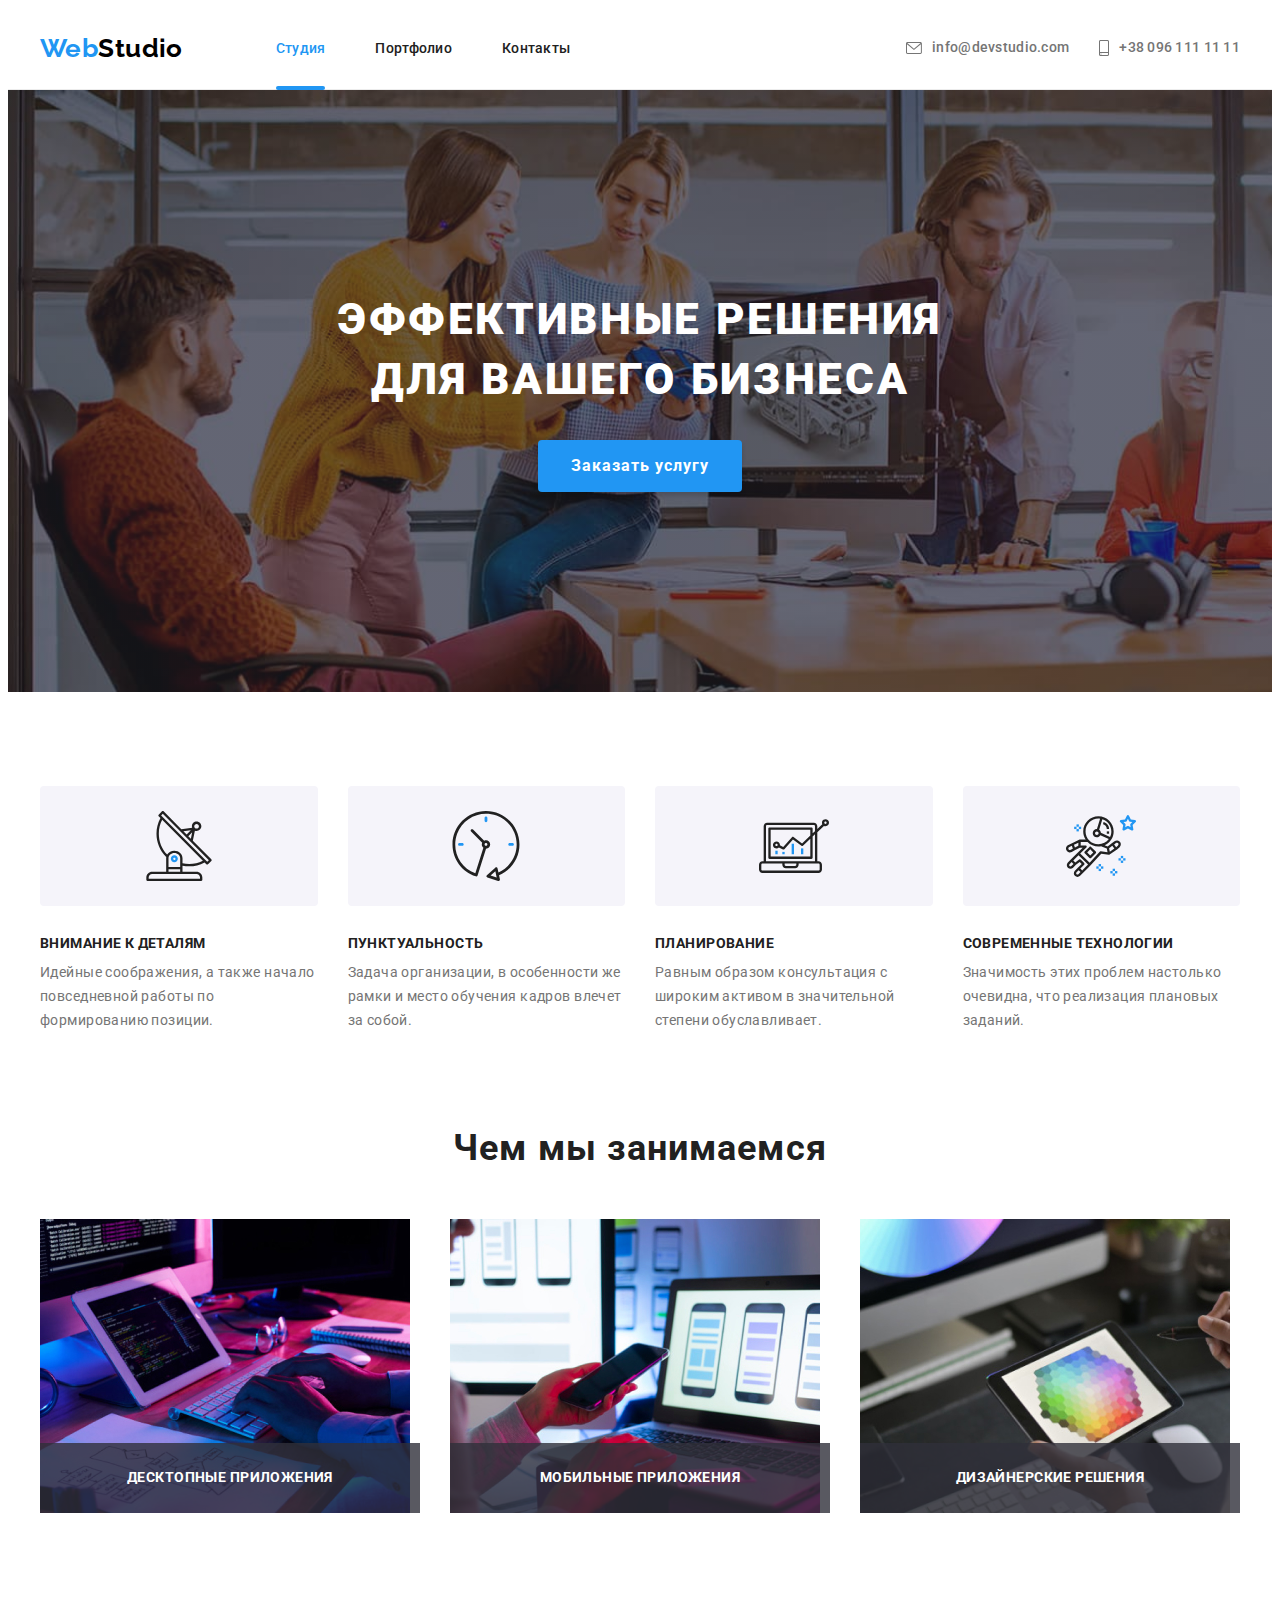
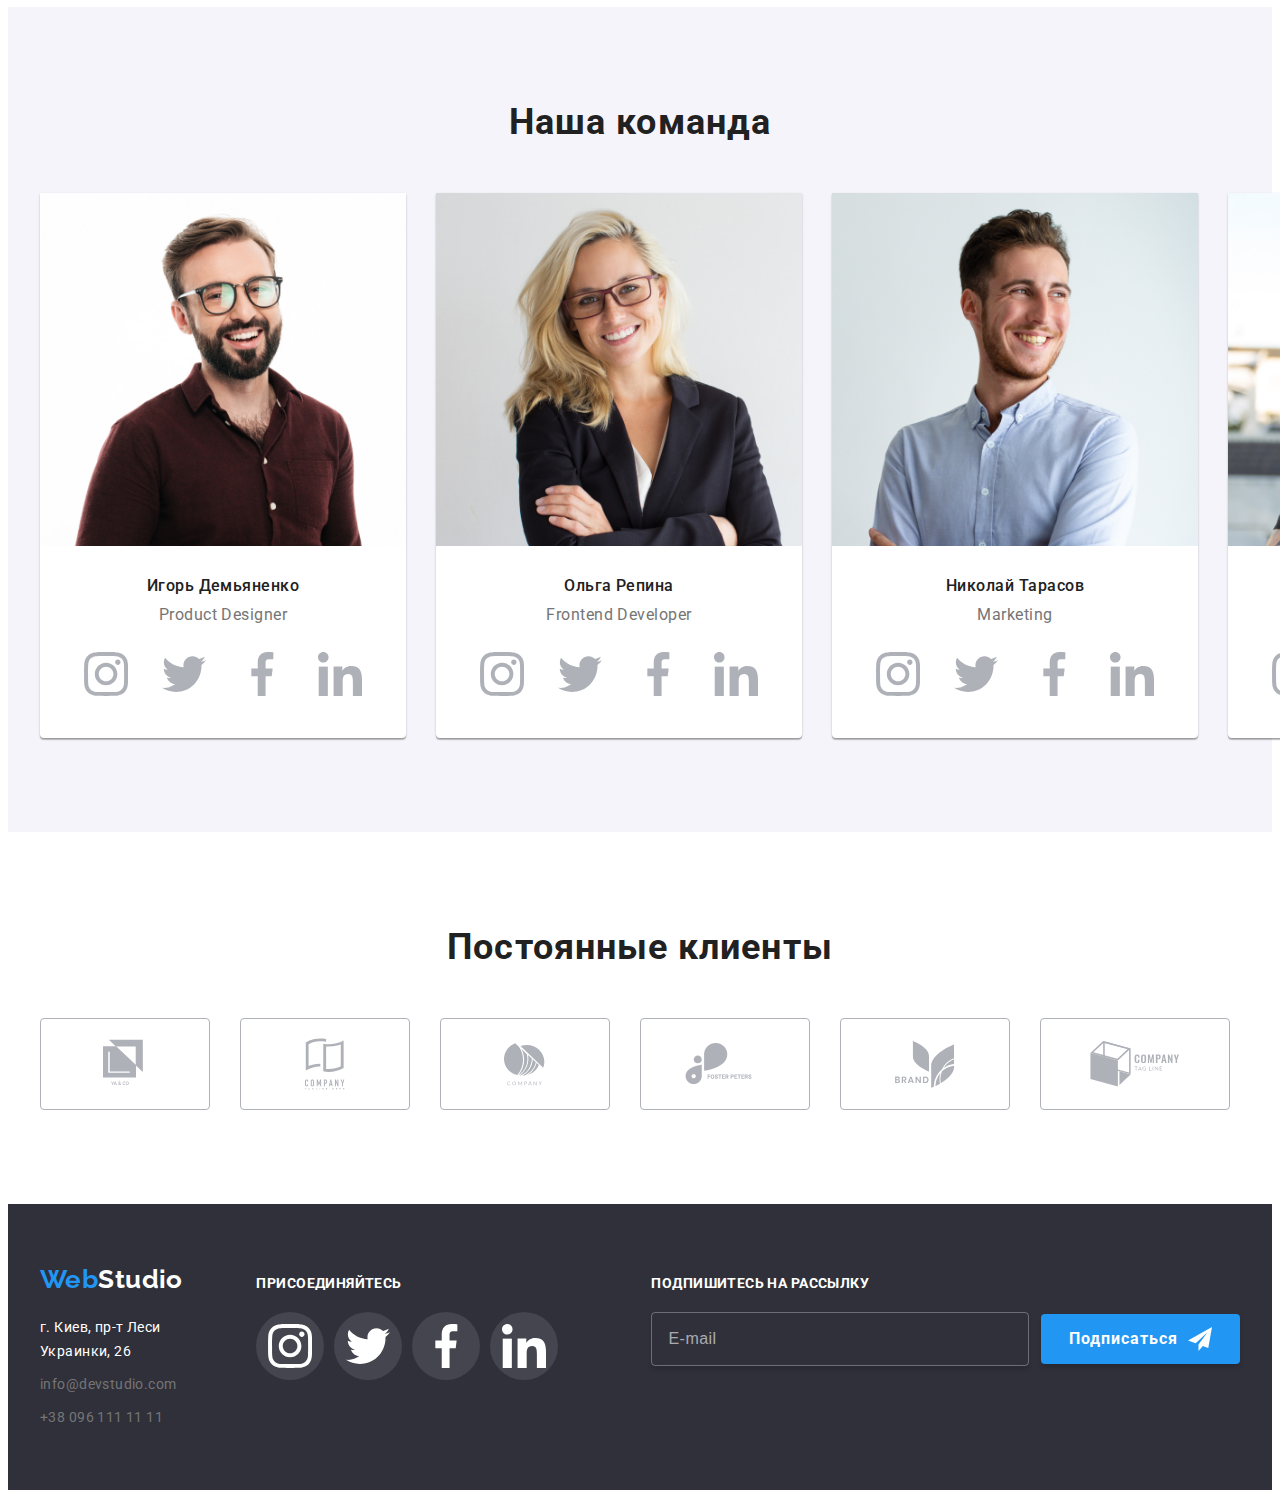
==== index.html @ abbc4984 "Добавляет исходные файлы" ====
<!DOCTYPE html>
<html lang="ru">
<head>
    <meta charset="UTF-8">
    <meta name="viewport" content="width=device-width, initial-scale=1.0">
    <title>Document</title>
    <link rel="preconnect" href="https://fonts.gstatic.com">
    <link href="https://fonts.googleapis.com/css2?family=Raleway:wght@700&family=Roboto:wght@400;500;700;900&display=swap"
        rel="stylesheet">
    <link rel="stylesheet" href="https://cdnjs.cloudflare.com/ajax/libs/modern-normalize/1.0.0/modern-normalize.min.css"
        integrity="sha512-ISS7cAi1PEhQ8jnbJpJZMd29NlhNj4AWYyLOSp2CE/CsHxTCu+r+t0D2yoJudVrd0/8fTVPUVDzY5Tvli75u/g=="
        crossorigin="anonymous" />
        <link rel="stylesheet" href="https://cdnjs.cloudflare.com/ajax/libs/animate.css/4.1.1/animate.min.css" />
    <link rel="stylesheet" href="./css/style.css">
</head>
<body>
    <!--Шапка сайта-->
    <header class="header">
        <div class="header-container container">
            <nav class="nav">
                <a class="logo-black link animate__fadeInDown" href="index.html"><span class="logo-web">Web</span>Studio</a>
                <ul class="nav-list list">
                    <li class="nav-list-item">
                        <a class="nav-list-link active link" href="index.html">Студия</a>
                    </li>
                    <li class="nav-list-item">
                        <a class="nav-list-link link" href="portfolio.html">Портфолио</a>
                    </li>
                    <li class="nav-list-item">
                        <a class="nav-list-link link" href="">Контакты</a>
                    </li>
                </ul>
            </nav>
            
            <ul class="our-contacts list">
                <li class="our-contacts-item">
                    <a class="contacts link" href="mailto:info@devstudio.com">
                        <svg class="our-contacts-icon envelope">
                            <use href="./img/main/sprite.svg#icon-envelope"></use>
                        </svg>
                        info@devstudio.com
                    </a>
                </li>
                <li class="our-contacts-item">
                    <a class="contacts link" href="tel:+380961111111">
                        <svg class="our-contacts-icon smartphone">
                            <use href="./img/main/sprite.svg#icon-smartphone"></use>
                        </svg>
                        +38 096 111 11 11
                    </a>
                </li>
            </ul>
        </div>
        
    </header>

    <!--Основной блок-->
    <main>
        <section class="hero-container">

            <div>
                <h1 class="hero-title">Эффективные решения для вашего бизнеса</h1>
                <button class="btn" data-modal-open>Заказать услугу</button>
            </div>
            
        </section>

        <section class="advantages container section">

            <h2 class="section-title visually-hidden">Наши преимущества</h2>
            <ul class="advantages-list list">
                <li class="advantages-item">
                    <div class="advantages-img">
                        <svg class="advantages-icon"
                            width="70"
                            height="70">
                            <use href="./img/main/sprite.svg#icon-antenna"></use>
                        </svg>
                    </div>
                    <h3 class="advantages-title">Внимание к деталям</h3>
                    <p class="advantages-descript">Идейные соображения, а также начало повседневной работы по формированию позиции.</p>
                </li>
                <li class="advantages-item">
                    <div class="advantages-img">
                        <svg class="advantages-icon"
                            width="70"
                            height="70">
                            <use href="./img/main/sprite.svg#icon-clock"></use>
                        </svg>
                    </div>
                    <h3 class="advantages-title">Пунктуальность</h3>
                    <p class="advantages-descript">Задача организации, в особенности же рамки и место обучения кадров влечет за собой.</p>
                </li>
                <li class="advantages-item">
                    <div class="advantages-img">
                        <svg class="advantages-icon"
                            width="70"
                            height="70">
                            <use href="./img/main/sprite.svg#icon-diagram"></use>
                        </svg>
                    </div>
                    <h3 class="advantages-title">Планирование</h3>
                    <p class="advantages-descript">Равным образом консультация с широким активом в значительной степени обуславливает.</p>
                </li>
                <li class="advantages-item">
                    <div class="advantages-img">
                        <svg class="advantages-icon"
                            width="70"
                            height="70">
                            <use href="./img/main/sprite.svg#icon-astronaut"></use>
                        </svg>
                    </div>
                    <h3 class="advantages-title">Современные технологии</h3>
                    <p class="advantages-descript">Значимость этих проблем настолько очевидна, что реализация плановых заданий.</p>
                </li>
            </ul>

        </section>

        <section class="activity container">
            <h2 class="section-title">Чем мы занимаемся</h2>
            <ul class="activity-list list">
                <li class="activity-item">
                    <a class="activity-link" href="">
                        <img class="activity-img" src="./img/main/box1.jpg" 
                        alt="Разработчик при написании кода">
                    </a>
                    <div class="activity-bacg">
                        <h3 class="activity-title">Десктопные приложения</h3>
                    </div>
                </li>
                <li class="activity-item">
                    <a class="activity-link" href="">
                        <img class="activity-img" src="./img/main/box2.jpg" 
                        alt="Девушка с телефоном">
                    </a>
                    <div class="activity-bacg">
                        <h3 class="activity-title">Мобильные приложения</h3>
                    </div>
                </li>
                <li class="activity-item">
                    <a class="activity-link" href="">
                        <img class="activity-img" src="./img/main/box3.jpg" 
                        alt="Цветовая диаграмма на планшете">
                    </a>
                    <div class="activity-bacg">
                        <h3 class="activity-title">Дизайнерские решения</h3>
                    </div>
                </li>
            </ul>
        </section>

        <section class="team">

            <div class="team-container container section">
                <h2 class="section-title">Наша команда</h2>
                <ul class="team-list list">
                    <li class="team-member">
                        <img class="team-member-img" src="./img/main/img1.jpg" 
                        alt="Парень в очках и бордовой рубашке">
                        <div class="team-member-container">
                            <h3 class="team-member-name">Игорь Демьяненко</h3>
                            <p class="team-member-post">Product Designer</p>
                            <ul class="team-social-list list">
                                <li class="team-social-item">
                                    <a class="team-social-link link" href="">
                                        <svg class="team-social-icon">
                                            <use href="./img/main/sprite.svg#icon-instagram"></use>
                                        </svg>
                                    </a>
                                </li>
                                <li class="team-social-item">
                                    <a class="team-social-link link" href="">
                                        <svg class="team-social-icon">
                                            <use href="./img/main/sprite.svg#icon-twitter"></use>
                                        </svg>
                                    </a>
                                </li>
                                <li class="team-social-item">
                                    <a class="team-social-link link" href="">
                                        <svg class="team-social-icon">
                                            <use href="./img/main/sprite.svg#icon-facebook"></use>
                                        </svg>
                                    </a>
                                </li>
                                <li class="team-social-item">
                                    <a class="team-social-link link" href="">
                                        <svg class="team-social-icon">
                                            <use href="./img/main/sprite.svg#icon-linkedin"></use>
                                        </svg>
                                    </a>
                                </li>
                            </ul>
                        </div>
                        
                    </li>
                    <li class="team-member">
                        <img class="team-member-img" src="./img/main/img2.jpg" 
                        alt="Девушка блондинка в черном жакете">
                        <div class="team-member-container">
                            <h3 class="team-member-name">Ольга Репина</h3>
                            <p class="team-member-post">Frontend Developer</p>
                            <ul class="team-social-list list">
                                <li class="team-social-item">
                                    <a class="team-social-link link" href="">
                                        <svg class="team-social-icon">
                                            <use href="./img/main/sprite.svg#icon-instagram"></use>
                                        </svg>
                                    </a>
                                </li>
                                <li class="team-social-item">
                                    <a class="team-social-link link" href="">
                                        <svg class="team-social-icon">
                                            <use href="./img/main/sprite.svg#icon-twitter"></use>
                                        </svg>
                                    </a>
                                </li>
                                <li class="team-social-item">
                                    <a class="team-social-link link" href="">
                                        <svg class="team-social-icon">
                                            <use href="./img/main/sprite.svg#icon-facebook"></use>
                                        </svg>
                                    </a>
                                </li>
                                <li class="team-social-item">
                                    <a class="team-social-link link" href="">
                                        <svg class="team-social-icon">
                                            <use href="./img/main/sprite.svg#icon-linkedin"></use>
                                        </svg>
                                    </a>
                                </li>
                            </ul>
                        </div>
                    </li>
                    <li class="team-member">
                        <img class="team-member-img" src="./img/main/img3.jpg" 
                        alt="Парень в голубой рубашке">
                        <div class="team-member-container">
                            <h3 class="team-member-name">Николай Тарасов</h3>
                            <p class="team-member-post">Marketing</p>
                            <ul class="team-social-list list">
                                <li class="team-social-item">
                                    <a class="team-social-link link" href="">
                                        <svg class="team-social-icon">
                                            <use href="./img/main/sprite.svg#icon-instagram"></use>
                                        </svg>
                                    </a>
                                </li>
                                <li class="team-social-item">
                                    <a class="team-social-link link" href="">
                                        <svg class="team-social-icon">
                                            <use href="./img/main/sprite.svg#icon-twitter"></use>
                                        </svg>
                                    </a>
                                </li>
                                <li class="team-social-item">
                                    <a class="team-social-link link" href="">
                                        <svg class="team-social-icon">
                                            <use href="./img/main/sprite.svg#icon-facebook"></use>
                                        </svg>
                                    </a>
                                </li>
                                <li class="team-social-item">
                                    <a class="team-social-link link" href="">
                                        <svg class="team-social-icon">
                                            <use href="./img/main/sprite.svg#icon-linkedin"></use>
                                        </svg>
                                    </a>
                                </li>
                            </ul>
                        </div>
                    </li>
                    <li class="team-member">
                        <img class="team-member-img" src="./img/main/img4.jpg" 
                        alt="Парень в очках и черной футболке">
                        <div class="team-member-container">
                            <h3 class="team-member-name">Михаил Ермаков</h3>
                            <p class="team-member-post">UI Designer</p>
                            <ul class="team-social-list list">
                                <li class="team-social-item">
                                    <a class="team-social-link link" href="">
                                        <svg class="team-social-icon">
                                            <use href="./img/main/sprite.svg#icon-instagram"></use>
                                        </svg>
                                    </a>
                                </li>
                                <li class="team-social-item">
                                    <a class="team-social-link link" href="">
                                        <svg class="team-social-icon">
                                            <use href="./img/main/sprite.svg#icon-twitter"></use>
                                        </svg>
                                    </a>
                                </li>
                                <li class="team-social-item">
                                    <a class="team-social-link link" href="">
                                        <svg class="team-social-icon">
                                            <use href="./img/main/sprite.svg#icon-facebook"></use>
                                        </svg>
                                    </a>
                                </li>
                                <li class="team-social-item">
                                    <a class="team-social-link link" href="">
                                        <svg class="team-social-icon">
                                            <use href="./img/main/sprite.svg#icon-linkedin"></use>
                                        </svg>
                                    </a>
                                </li>
                            </ul>
                        </div>
                    </li>
                </ul>
            </div>
           
        </section>

        <!-- Постоянные клиенты -->
        <section class="clients">
            <div class="clients-container container section">
                <h2 class="section-title">Постоянные клиенты</h2>
                <ul class="clients-list list">
                    <li class="clients-item">
                        <a class="clients-link link" href="">
                            <svg class="clients-icon logo1">
                                <use href="./img/main/sprite.svg#icon-logo1"></use>
                            </svg>
                        </a>
                    </li>
                    <li class="clients-item">
                        <a class="clients-link link" href="">
                            <svg class="clients-icon logo2">
                                <use href="./img/main/sprite.svg#icon-logo2"></use>
                            </svg>
                        </a>
                    </li>
                    <li class="clients-item">
                        <a class="clients-link link" href="">
                            <svg class="clients-icon logo3">
                                <use href="./img/main/sprite.svg#icon-logo3"></use>
                            </svg>
                        </a>
                    </li>
                    <li class="clients-item">
                        <a class="clients-link link" href="">
                            <svg class="clients-icon logo4">
                                <use href="./img/main/sprite.svg#icon-logo4"></use>
                            </svg>
                        </a>
                    </li>
                    <li class="clients-item">
                        <a class="clients-link link" href="">
                            <svg class="clients-icon logo5">
                                <use href="./img/main/sprite.svg#icon-logo5"></use>
                            </svg>
                        </a>
                    </li>
                    <li class="clients-item">
                        <a class="clients-link link" href="">
                            <svg class="clients-icon logo6">
                                <use href="./img/main/sprite.svg#icon-logo6"></use>
                            </svg>
                        </a>
                    </li>
                </ul>

            </div>
            
        </section>


    </main>

    <!--Подвал сайта-->
    <footer class="footer">

        <div class="footer-container container">

            <div class="footer-container-left">
                <a class="logo-white link" href="index.html"><span class="logo-web">Web</span>Studio</a>
                
                <address class="address">
                    <ul class="address-list list">
                        <li class="address-list-item">
                            <a class="address-street link" href="">г. Киев, пр-т Леси Украинки, 26</a>
                        </li>
                        <li class="address-list-item">
                            <a class="address-contacts link" href="mailto:info@devstudio.com">info@devstudio.com</a>
                        </li>
                        <li class="address-list-item">
                            <a class="address-contacts link" href="tel:+380961111111">+38 096 111 11 11</a>
                        </li>
                    </ul>
                </address>
            </div>

            <div class="footer-container-right">
                <p class="join">Присоединяйтесь</p>
                <ul class="social-list list">
                    <li class="social-item">
                        <a class="social-link link" href="">
                            <svg class="social-icon">
                                <use href="./img/main/sprite.svg#icon-instagram"></use>
                            </svg>
                        </a>
                    </li>
                    <li class="social-item">
                        <a class="social-link link" href="">
                            <svg class="social-icon">
                                <use href="./img/main/sprite.svg#icon-twitter"></use>
                            </svg>
                        </a>
                    </li>
                    <li class="social-item">
                        <a class="social-link link" href="">
                            <svg class="social-icon">
                                <use href="./img/main/sprite.svg#icon-facebook"></use>
                            </svg>
                        </a>
                    </li>
                    <li class="social-item">
                        <a class="social-link link" href="">
                            <svg class="social-icon">
                                <use href="./img/main/sprite.svg#icon-linkedin"></use>
                            </svg>
                        </a>
                    </li>
                </ul>

            </div>

            
            <div class="form-join">
                <form>
                    <p class="join">Подпишитесь на рассылку</p>
                    <div class="form-email">
                        <label>
                            <input type="email" name="email" placeholder="E-mail">
                        </label>
                        <button class="join-button" type="submit">Подписаться
                            <svg class="join-icon">
                                <use href="./img/main/sprite.svg#icon-send"></use>
                            </svg>
                        </button>
                    </div>
                    
                </form>
            </div>
            
        </div>
       
    </footer>

    <div class="backdrop is-hidden" data-modal>
        <div class="modal">
            <button class="modal-close-btn" data-modal-close>
                <svg class="modal-close-icon">
                    <use href="./img/main/sprite.svg#icon-close"></use>
                </svg>
            </button>
            <p class="modal-title">Оставьте свои данные, мы вам перезвоним</p>
            <form>
                <div class="modal-form">
                    
                    <div class="modal-form-element">
                        <label for="name">Имя</label>
                        <input class="modal-form-input" type="text" name="name" id="name">
                        <svg class="modal-form-icon">
                            <use href="./img/main/sprite.svg#icon-person"></use>
                        </svg>
                    </div>
                    
                    <div class="modal-form-element">
                        <label for="tel">Телефон</label>
                        <input class="modal-form-input" type="tel" name="tel" id="tel" required>
                        <svg class="modal-form-icon tel">
                            <use href="./img/main/sprite.svg#icon-phone"></use>
                        </svg>
                    </div>
                   
                    <div class="modal-form-element">
                        <label for="email">Почта</label>
                        <input class="modal-form-input" type="email" name="email" id="email" required>
                        <svg class="modal-form-icon">
                            <use href="./img/main/sprite.svg#icon-email"></use>
                        </svg>
                    </div>

                    <div class="modal-form-comment">
                        <label for="comment">Комментарий</label>
                        <textarea name="comment" placeholder="Введите текст" id="comment"></textarea>
                    </div>
                    
                    <div class="modal-form-policy">
                        <input class="modal-policy-cell visually-hidden" type="checkbox" name="agree" id="agree">
                        <label class="modal-policy-label" for="agree">Соглашаюсь с рассылкой и принимаю&nbsp;<a href="">Условия договора</a></label>
                        
                    </div>
                    
                    <button class="modal-form-submit" type="submit">Отправить</button>
                </div>
                
            </form>
        </div>
    </div>

    <script src="./js/modal.js"></script>
</body>
</html>
---- css/style.css ----
/* цвет основного текста #757575
/* вторичный цвет текста #212121
/* белый #FFFFFF
/* черный #000000
/* акцент #2196F3
/* цвет фона секции наша команда #F5F4FA
/* цвет текста адресса футера rgba(f, f, f, 0.6)*/

:root {
  --main-font: 'Roboto', sans-serif;
  --secondary-font: 'Raleway', sans-serif;
  --primary-text-color: #757575;
  --title-text-color: #212121;
  --accent-color: #2196f3;
  --primary-white-color: #ffffff;
  --logo-black-color: #000000;
  --adress-white-color: rgba(f, f, f, 0.6);
  --background-gray-color: #f5f4fa;
  --background-dark-color: #2f303a;
  --icon-color: #afb1b8;
  --elements-gap: 30px;
}

body {
  background-color: var(--primary-white-color);
  color: var(--primary-text-color);

  font-family: var(--main-font);
  font-weight: 400;
  letter-spacing: 0.03em;
  font-size: 14px;
  line-height: 1.71;
}

/*=========================== УТИЛИТЫ ==============================*/
.link {
  text-decoration: none;
}
.list {
  list-style: none;
  margin: 0;
  padding: 0;
}
.address {
  font-style: normal;
}

h1,
h2,
h3,
h4,
h5,
h6,
p {
  margin: 0;
}
img {
  display: block;
  max-width: 100%;
  height: auto;
}

.container {
  margin-left: auto;
  margin-right: auto;
  padding: 0 15px;
  width: 1200px;
  /*outline: 2px solid tomato;*/
}

.section {
  padding-top: 94px;
  padding-bottom: 94px;
}

/*=========================== ШАПКА ==============================*/
/* Logo */
.logo-black,
.logo-white,
.logo-web {
  font-family: var(--secondary-font);
  font-weight: 700;
  font-size: 26px;
  line-height: 1.19;
}

.logo-black {
  color: var(--logo-black-color);
  animation-duration: 2000ms;

  /*outline: 2px solid rgb(4, 83, 107);*/
}

.logo-white {
  color: var(--primary-white-color);
}
.logo-web {
  color: var(--accent-color);
}

/* Site nav */

.nav-list-link,
.contacts {
  font-weight: 500;
  font-size: 14px;
  line-height: 1.14;
  letter-spacing: 0.02em;
}

.nav-list-link {
  color: var(--title-text-color);

  transition: color 250ms cubic-bezier(0.4, 0, 0.2, 1);
}
.active {
  color: var(--accent-color);
}

.nav-list-item {
  position: relative;
}

.active::after {
  position: absolute;
  left: 0;
  bottom: 0;
  margin-bottom: -30px;
  content: '';
  background-color: var(--accent-color);
  width: 100%;
  height: 4px;
  border-radius: 2px;
}

.contacts {
  color: var(--primary-text-color);

  transition: color 250ms cubic-bezier(0.4, 0, 0.2, 1);
}

.nav-list-link:hover,
.nav-list-link:focus,
.contacts:hover,
.contacts:focus {
  color: var(--accent-color);
}
/*Позиционирование*/
.header {
  border-bottom: 1px solid #ececec;
}
.header-container {
  padding-top: 25px;
  padding-bottom: 25px;
  display: flex;
  /*justify-content: space-between;*/
}
.nav {
  display: flex;
  align-items: center;

  /*outline: 2px solid tomato;*/
}
.nav-list {
  display: flex;
  margin-left: 93px;

  /*outline: 2px solid rgb(4, 83, 107);*/
}
.our-contacts {
  display: flex;
  align-items: center;
  margin-left: auto;

  /*outline: 2px solid rgb(4, 83, 107);*/
}

.contacts {
  display: flex;
  align-items: center;
}

.our-contacts-icon {
  margin-right: 10px;
  fill: var(--primary-text-color);

  transition: fill 250ms cubic-bezier(0.4, 0, 0.2, 1);
}

.envelope {
  width: 16px;
  height: 12px;
}

.smartphone {
  width: 10px;
  height: 16px;
}

.contacts:hover > .our-contacts-icon,
.contacts:focus > .our-contacts-icon {
  fill: var(--accent-color);
}
/*.our-contacts-icon:hover,
.our-contacts-icon:focus {
  fill: var(--accent-color);
}*/

.our-contacts-item:not(:last-child) {
  margin-right: var(--elements-gap);
}

.nav-list-item:not(:last-child) {
  margin-right: 50px;
}

/*================================== HERO ==============================*/
/*.hero {
  background-color: var(--background-dark-color);
}*/
.hero-container {
  padding-top: 200px;
  padding-bottom: 200px;
  background-image: linear-gradient(
      rgba(47, 48, 58, 0.4),
      rgba(47, 48, 58, 0.4)
    ),
    url(../img/main/bcg.jpg);
  background-repeat: no-repeat;
  background-size: cover;
  max-width: 1600px;
  margin: 0 auto;
}

.hero-title {
  font-weight: 900;
  font-size: 44px;
  line-height: 1.36;
  text-align: center;
  letter-spacing: 0.06em;
  text-transform: uppercase;
  color: var(--primary-white-color);

  width: 696px;
  margin-left: auto;
  margin-right: auto;
}
.btn {
  font-family: inherit;
  font-weight: 700;
  font-size: 16px;
  line-height: 1.87;
  align-items: center;
  text-align: center;
  letter-spacing: 0.06em;
  cursor: pointer;
  color: var(--primary-white-color);
  background-color: var(--accent-color);

  display: block;
  padding: 10px 32px;
  margin-top: 30px;
  margin-left: auto;
  margin-right: auto;

  border-radius: 4px;
  border: 1px solid transparent;
  box-shadow: 0px 4px 4px rgba(0, 0, 0, 0.15);

  transition: background-color 250ms cubic-bezier(0.4, 0, 0.2, 1);

  /*outline: 2px solid tomato;*/
}
.btn:hover,
.btn:focus {
  background-color: #188ce8;
}

.btn:active {
  outline: none;
}

/*========================= ADVANTAGES ==========================*/
/*Section title*/

.section-title {
  font-weight: 700;
  font-size: 36px;
  line-height: 1.17;
  text-align: center;
  letter-spacing: 0.03em;
  color: var(--title-text-color);
}
.visually-hidden {
  position: absolute;
  width: 1px;
  height: 1px;
  margin: -1px;
  border: 0;
  padding: 0;

  white-space: nowrap;
  clip-path: inset(100%);
  clip: rect(0 0 0 0);
  overflow: hidden;
}

/* Advantages*/

.advantages-list {
  display: flex;
  flex-wrap: wrap;
  margin-left: calc(-1 * var(--elements-gap));

  /*outline: 2px solid rgb(201, 14, 14);*/
}
.advantages-item {
  margin-left: var(--elements-gap);
  flex-basis: calc(100% / 4 - var(--elements-gap));

  /*outline: 2px solid rgb(4, 37, 99);*/
}

.advantages-img {
  display: flex;
  justify-content: center;
  align-items: center;
  padding-top: 25px;
  padding-bottom: 25px;

  background-color: var(--background-gray-color);
  border-radius: 4px;
}

/*.advantages-icon {
  width: 70px;
  height: 70px;
}*/

.advantages-title {
  font-weight: 700;
  font-size: 14px;
  line-height: 1.14;
  letter-spacing: 0.03em;
  text-transform: uppercase;
  color: var(--title-text-color);

  margin-top: var(--elements-gap);
}
.advantages-descript {
  margin-top: 10px;
}

/*=============================== ACTIVITY ===============================*/
.activity {
  padding-bottom: 94px;
}

.activity-list {
  display: flex;
  margin-left: calc(-1 * var(--elements-gap));
  margin-top: 50px;

  /*outline: 2px solid rgb(4, 37, 99);*/
}
.activity-item {
  margin-left: var(--elements-gap);
  flex-basis: calc(100% / 3 - var(--elements-gap));

  position: relative;

  /*outline: 2px solid rgb(201, 14, 14);*/
}
.activity-title {
  font-weight: 700;
  font-size: 14px;
  line-height: 1.14;
  letter-spacing: 0.03em;
  text-align: center;
  text-transform: uppercase;
  color: var(--primary-white-color);
}

.activity-bacg {
  display: flex;
  justify-content: center;
  align-items: center;
  background-color: rgba(47, 48, 58, 0.8);

  width: 100%;
  height: 70px;

  position: absolute;
  bottom: 0;
  pointer-events: none;
}

/*=============================== TEAM ====================================*/
.team {
  background-color: var(--background-gray-color);
}

.team-list {
  display: flex;
  margin-top: 50px;
  margin-left: calc(-1 * var(--elements-gap));

  /*outline: 2px solid rgb(4, 37, 99);*/
}
.team-member {
  margin-left: var(--elements-gap);
  flex-basis: calc(100% / 4 - var(--elements-gap));

  background-color: var(--primary-white-color);
  box-shadow: 0px 1px 3px rgba(0, 0, 0, 0.12), 0px 1px 1px rgba(0, 0, 0, 0.14),
    0px 2px 1px rgba(0, 0, 0, 0.2);
  border-radius: 0px 0px 4px 4px;

  /*outline: 2px solid rgb(230, 24, 92);*/
}
.team-member-container {
  padding-top: var(--elements-gap);
  padding-bottom: var(--elements-gap);
  padding-left: 32px;
  padding-right: 32px;
}
.team-member-name {
  font-weight: 500;
  font-size: 16px;
  line-height: 1.19;
  text-align: center;
  letter-spacing: 0.03em;

  color: var(--title-text-color);
}
.team-member-post {
  font-size: 16px;
  line-height: 1.19;
  text-align: center;
  letter-spacing: 0.03em;

  margin-top: 10px;
}
.team-social-list {
  display: flex;
  margin-top: 16px;

  /*outline: 2px solid rgb(230, 24, 92);*/
}
.team-social-item {
  flex-basis: calc(100% / 4 - 10px);

  /*outline: 2px solid rgb(62, 24, 230);*/
}

.team-social-item:not(:first-child) {
  margin-left: 10px;
}

/*.team-social-item:hover,
.team-social-item:focus {
  background-color: var(--accent-color);
  border-radius: 50%;
}*/
.team-social-link {
  display: flex;
  align-items: center;
  border-radius: 50%;

  transition: background-color 250ms cubic-bezier(0.4, 0, 0.2, 1);
}
.team-social-link:hover,
.team-social-link:focus {
  background-color: var(--accent-color);
}

.team-social-icon {
  width: 44px;
  height: 44px;
  padding: 12px;
  fill: var(--icon-color);

  transition: fill 250ms cubic-bezier(0.4, 0, 0.2, 1);
}

.team-social-icon:hover,
.team-social-icon:focus {
  fill: var(--primary-white-color);
}

/*.team-member-img {
  outline: 2px solid rgb(230, 24, 92);
}*/
/*================================== CLIENTS ====================================*/

.clients {
  /*outline: 2px solid rgb(230, 24, 92);*/
}
.clients-container {
  /*outline: 2px solid rgb(33, 231, 33);*/
}
.clients-list {
  display: flex;
  margin-top: 50px;

  /*outline: 2px solid rgb(86, 33, 231);*/
}

.clients-item {
  flex-basis: calc(100% / 6 - var(--elements-gap));

  /*outline: 2px solid rgb(231, 33, 66);*/
}

.clients-item:not(:first-child) {
  margin-left: var(--elements-gap);
}

.clients-link {
  display: flex;
  align-items: center;
  justify-content: center;

  height: 90px;

  fill: var(--icon-color);

  border: 1px solid var(--icon-color);
  border-radius: 4px;

  transition: border 250ms cubic-bezier(0.4, 0, 0.2, 1);
}

.clients-link:hover,
.clients-link:focus {
  border: 1px solid var(--accent-color);
}

.clients-icon {
  display: flex;

  transition: fill 250ms cubic-bezier(0.4, 0, 0.2, 1);

  /*fill: var(--icon-color);*/
}

.clients-link:hover > .clients-icon,
.clients-link:focus > .clients-icon {
  fill: var(--accent-color);
}

.logo1 {
  width: 44px;
  height: 50px;
}

.logo2 {
  width: 40px;
  height: 52px;
  /*padding: 19px 65px;*/
}

.logo3 {
  width: 41px;
  height: 43px;
  /*padding: 24px 65px;*/
}

.logo4 {
  width: 80px;
  height: 42px;
  /*padding: 24px 45px;*/
}

.logo5 {
  width: 59px;
  height: 47px;
  /*padding: 22px 55px;*/
}

.logo6 {
  width: 188px;
  height: 46px;
  /*padding: 22px 41px;*/
}
/*====================================== FOOTER ======================*/
.footer {
  background-color: var(--background-dark-color);
}
.footer-container {
  display: flex;
  align-items: baseline;
  padding: 60px 15px;

  /*outline: 2px solid rgb(231, 33, 66)*/
}
/*.footer-container-left {
  outline: 2px solid rgb(231, 33, 66);
}*/

.address {
  margin-top: 20px;
}
.address-list-item:not(:first-child) {
  margin-top: 9px;
}
.address-street {
  color: var(--primary-white-color);
}
.address-contacts {
  color: var(--adress-white-color);
}

.footer-container-right {
  margin-left: 70px;

  /*outline: 2px solid rgb(231, 33, 66);*/
}
.join {
  font-weight: 700;
  font-size: 14px;
  line-height: 1.14;
  letter-spacing: 0.03em;
  text-transform: uppercase;
  color: var(--primary-white-color);
}
.social-list {
  display: flex;
  margin-top: 20px;

  /*outline: 2px solid rgb(231, 33, 66);*/
}

.social-item:not(:last-child) {
  margin-right: 10px;
}

.social-link {
  display: flex;
  background-color: rgba(255, 255, 255, 0.1);
  border-radius: 50%;

  transition: background-color 250ms cubic-bezier(0.4, 0, 0.2, 1);

  /*outline: 2px solid rgb(125, 33, 231);*/
}

.social-link:hover,
.social-link:focus {
  background-color: var(--accent-color);
}

.social-icon {
  width: 44px;
  height: 44px;
  padding: 12px;

  fill: var(--primary-white-color);
}

/*Form join*/

.form-join {
  margin-left: 93px;
}

.form-email {
  display: flex;
  align-items: center;
  margin-top: 20px;
}

.form-email input {
  font-size: 16px;
  line-height: 1.25;
  display: flex;
  align-items: center;
  letter-spacing: 0.03em;
  color: rgba(255, 255, 255, 0.6);

  border: 1px solid rgba(255, 255, 255, 0.3);
  box-shadow: 0px 4px 4px rgba(0, 0, 0, 0.15);
  border-radius: 4px;
  width: 358px;
  height: 50px;
  padding-left: 16px;
  background-color: transparent;
}

.form-email input::placeholder {
  font-size: 16px;
  line-height: 1.25;
  display: flex;
  align-items: center;
  letter-spacing: 0.03em;
  color: rgba(255, 255, 255, 0.6);
}

.join-button {
  font-family: inherit;
  font-weight: 700;
  font-size: 16px;
  line-height: 1.87;
  text-align: center;
  letter-spacing: 0.06em;
  color: var(--primary-white-color);

  background-color: var(--accent-color);
  border: transparent;
  padding: 10px 28px;
  margin-left: 12px;
  display: flex;
  align-items: center;
  box-shadow: 0px 4px 4px rgba(0, 0, 0, 0.15);
  border-radius: 4px;
  cursor: pointer;

  transition: background-color 250ms cubic-bezier(0.4, 0, 0.2, 1);
}

.join-button:hover,
.join-button:focus {
  background-color: #188ce8;
}

.join-icon {
  width: 24px;
  height: 24px;
  margin-left: 10px;
}
/*====================================== MODAL WINDOW ======================*/

.backdrop {
  position: fixed;
  top: 0;
  left: 0;
  width: 100vw;
  height: 100vh;
  background-color: rgba(0, 0, 0, 0.2);
  opacity: 1;

  transition: opacity 250ms cubic-bezier(0.4, 0, 0.2, 1);
}

.backdrop.is-hidden {
  opacity: 0;
  /*visibility: visible;*/
  pointer-events: none;
}

.modal {
  position: absolute;
  width: 528px;
  height: 581px;
  top: 50%;
  left: 50%;
  padding: 40px;
  transform: translate(-50%, -50%) scale(1);

  transition: transform 250ms cubic-bezier(0.4, 0, 0.2, 1);

  background-color: var(--primary-white-color);
}

.backdrop.is-hidden .modal {
  transform: translate(-50%, -50%) scale(0.8);
}

/* Разметка модального окна */

.modal-close-btn {
  position: absolute;
  display: flex;
  justify-content: center;
  align-items: center;
  top: 8px;
  right: 8px;
  padding: 6px;
  background: transparent;
  border: 1px solid rgba(0, 0, 0, 0.1);
  border-radius: 50%;

  cursor: pointer;
}
.modal-close-btn .modal-close-icon {
  width: 18px;
  height: 18px;
  fill: var(--logo-black-color);

  transition: fill 250ms cubic-bezier(0.4, 0, 0.2, 1);
}

/*.modal-close-icon:hover,
.modal-close-icon:focus {
  fill: var(--accent-color);
}*/
.modal-close-btn:hover .modal-close-icon,
.modal-close-btn:focus .modal-close-icon {
  fill: var(--accent-color);
}

.modal-title {
  font-family: inherit;
  font-weight: 700;
  font-size: 20px;
  line-height: 1.15;
  text-align: center;
  letter-spacing: 0.03em;
  color: var(--title-text-color);

  margin-bottom: 12px;
}

.modal-form {
  display: flex;
  flex-direction: column;

  /*outline: 2px solid rgb(125, 33, 231);**/
}

.modal-form label {
  font-family: inherit;
  font-size: 12px;
  line-height: 1.17;
  letter-spacing: 0.01em;
  color: var(--primary-text-color);

  margin-top: 10px;
  margin-bottom: 4px;

  cursor: pointer;
}

.modal-form label:first-child {
  margin-top: 0;
}

.modal-form-element {
  position: relative;
}

.modal-form-icon {
  position: absolute;
  top: 34px;
  /*transform: translateY(-50%);*/
  left: 15px;
  width: 18px;
  height: 18px;
  fill: var(--title-text-color);

  transition: fill 250ms cubic-bezier(0.4, 0, 0.2, 1);
}

.modal-form-input:focus + .modal-form-icon {
  fill: var(--accent-color);
}

.modal-form-input {
  width: 100%;
  height: 40px;
  padding-left: 42px;
  cursor: pointer;

  border: 1px solid rgba(33, 33, 33, 0.2);
  box-sizing: border-box;
  border-radius: 4px;
  outline: none;

  transition: border 250ms cubic-bezier(0.4, 0, 0.2, 1);
}

.modal-form-input:focus {
  border: 1px solid #2196f3;
}

.modal-form textarea {
  display: block;
  width: 100%;
  height: 120px;
  padding: 12px 16px;
  resize: none;
  border: 1px solid rgba(33, 33, 33, 0.2);
  box-sizing: border-box;
  border-radius: 4px;
  outline: none;

  cursor: pointer;

  transition: border 250ms cubic-bezier(0.4, 0, 0.2, 1);
}

.modal-form textarea:focus {
  border: 1px solid #2196f3;
}

.modal-form-comment {
  margin-bottom: 20px;
}

.modal-form-policy {
  position: relative;
  margin: 0 auto;

  /*outline: 2px solid rgb(231, 33, 132);*/
}

.modal-form-policy input {
  /*position: absolute;*/
  top: 0;
  left: 0;
}

/*.modal-form-policy input:focus + .policy-icon {
  box-shadow: 0px 0px 4px rgb(6, 41, 116);
}*/

.modal-form-policy label {
  font-family: inherit;
  font-size: 14px;
  line-height: 1.71;
  letter-spacing: 0.03em;
  color: var(--primary-text-color);
  margin: 0;
  padding-left: 24px;

  display: flex;
  align-items: center;
}

.modal-policy-label::before {
  display: block;
  content: '';
  width: 16px;
  height: 15px;
  margin-right: 7px;
  background-image: url('../img/main/icon-no-checked.svg');
}

.modal-policy-cell:focus + .modal-policy-label::before {
  box-shadow: 0 0 0 2px #2196f3;
}

.modal-policy-cell:checked + .modal-policy-label::before {
  background-image: url('../img/main/icon-checked.svg');
  background-repeat: no-repeat;
  background-color: var(--accent-color);
  border-radius: 3px;
  background-position: center;
  box-shadow: none;
}

.modal-form-policy a {
  color: var(--accent-color);

  transition: color 250ms cubic-bezier(0.4, 0, 0.2, 1);
}

.modal-form-policy a:hover,
.modal-form-policy a:focus {
  color: #188ce8;
}

.modal-form-submit {
  display: flex;
  justify-content: center;
  align-items: center;

  font-family: inherit;
  font-weight: 700;
  font-size: 16px;
  line-height: 1.87;
  letter-spacing: 0.06em;
  text-align: center;
  color: var(--primary-white-color);

  margin: 0 auto;
  margin-top: 30px;
  width: 200px;
  height: 50px;
  background: #2196f3;
  box-shadow: 0px 4px 4px rgba(0, 0, 0, 0.15);
  border-radius: 4px;
  border: none;
  cursor: pointer;

  transition: background 250ms cubic-bezier(0.4, 0, 0.2, 1);
}

.modal-form-submit:hover,
.modal-form-submit:focus {
  background: #188ce8;
}

/*================================ PORTFOLIO PAGE =====================================  */

.example {
  padding-top: 70px;
  padding-bottom: 120px;
}
.filter-list {
  display: flex;
  margin: 0 auto;
  justify-content: center;
  margin-bottom: 34px;

  /*outline: 2px solid rgb(76, 13, 194);*/
}
.filter-item:not(:last-child) {
  margin-right: 8px;
}
.filter-btn {
  font-family: inherit;
  font-weight: 500;
  font-size: 16px;
  line-height: 1.62;
  text-align: center;
  letter-spacing: 0.03em;
  cursor: pointer;
  color: var(--title-text-color);
  background-color: var(--background-gray-color);

  padding: 6px 22px;

  border-radius: 4px;
  border: 1px solid transparent;

  transition: color 250ms cubic-bezier(0.4, 0, 0.2, 1),
    background-color 250ms cubic-bezier(0.4, 0, 0.2, 1),
    box-shadow 250ms cubic-bezier(0.4, 0, 0.2, 1);
}
.filter-btn:hover,
.filter-btn:focus {
  color: var(--primary-white-color);
  background-color: var(--accent-color);
  box-shadow: 0px 3px 1px rgba(0, 0, 0, 0.1), 0px 1px 2px rgba(0, 0, 0, 0.08),
    0px 2px 2px rgba(0, 0, 0, 0.12);
}

.example-list {
  display: flex;
  flex-wrap: wrap;
  margin-left: calc(-1 * var(--elements-gap));
  margin-top: calc(-1 * var(--elements-gap));

  /*outline: 2px solid rgb(230, 24, 92);*/
}
.example-item {
  flex-basis: calc(100% / 3 - var(--elements-gap));
  margin-left: var(--elements-gap);
  margin-top: var(--elements-gap);

  transition: box-shadow 250ms cubic-bezier(0.4, 0, 0.2, 1);

  /*outline: 2px solid rgb(230, 24, 92);*/
}

/*.example-link {
  transition: box-shadow 250ms cubic-bezier(0.4, 0, 0.2, 1);
}*/

.example-item:hover,
.example-item:focus {
  box-shadow: 0px 1px 1px rgba(0, 0, 0, 0.12), 0px 4px 4px rgba(0, 0, 0, 0.06),
    1px 4px 6px rgba(0, 0, 0, 0.16);
}

.example-thumb {
  position: relative;
  overflow: hidden;
}

.example-overlay {
  display: flex;
  justify-content: center;
  align-items: center;
  padding-left: 24px;
  padding-right: 24px;
  width: 100%;
  height: 100%;

  position: absolute;
  top: 0;
  left: 0;
  transform: translateY(100%);
  /*overflow: scroll;*/

  transition: transform 250ms cubic-bezier(0.4, 0, 0.2, 1);

  background-color: rgba(33, 150, 243, 0.9);
}

.example-link:hover .example-overlay,
.example-link:focus .example-overlay {
  transform: translateY(0%);
}

.example-img-descript {
  font-family: Roboto;
  font-style: normal;
  font-weight: normal;
  font-size: 18px;
  line-height: 1.56;
  letter-spacing: 0.03em;

  color: var(--primary-white-color);
}

.example-text-container {
  padding: 20px 24px;
  border: 1px solid #eeeeee;
  border-top: none;
}
.example-title {
  font-weight: 700;
  font-size: 18px;
  line-height: 2;
  letter-spacing: 0.06em;

  color: var(--title-text-color);
}
.example-descript {
  font-size: 16px;
  line-height: 1.87;
  letter-spacing: 0.03em;

  margin-top: 4px;

  color: var(--primary-text-color);
}
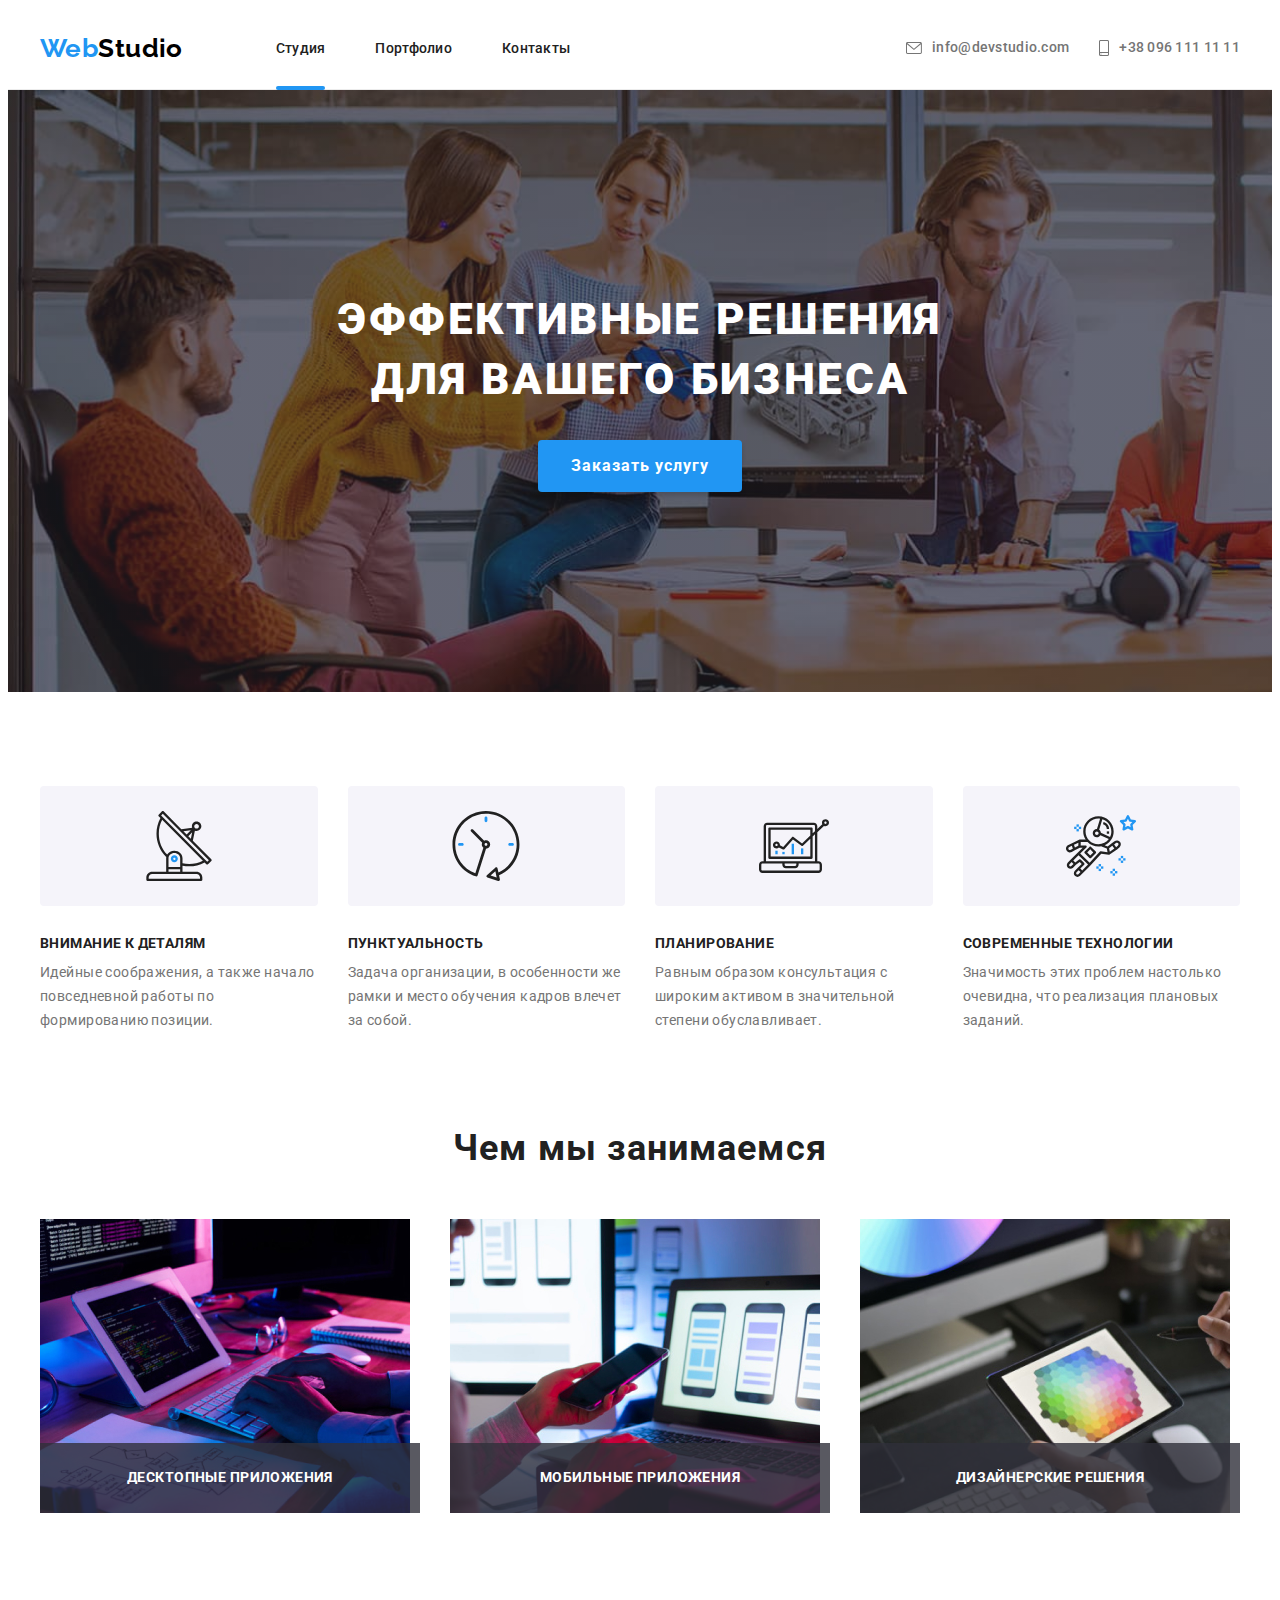
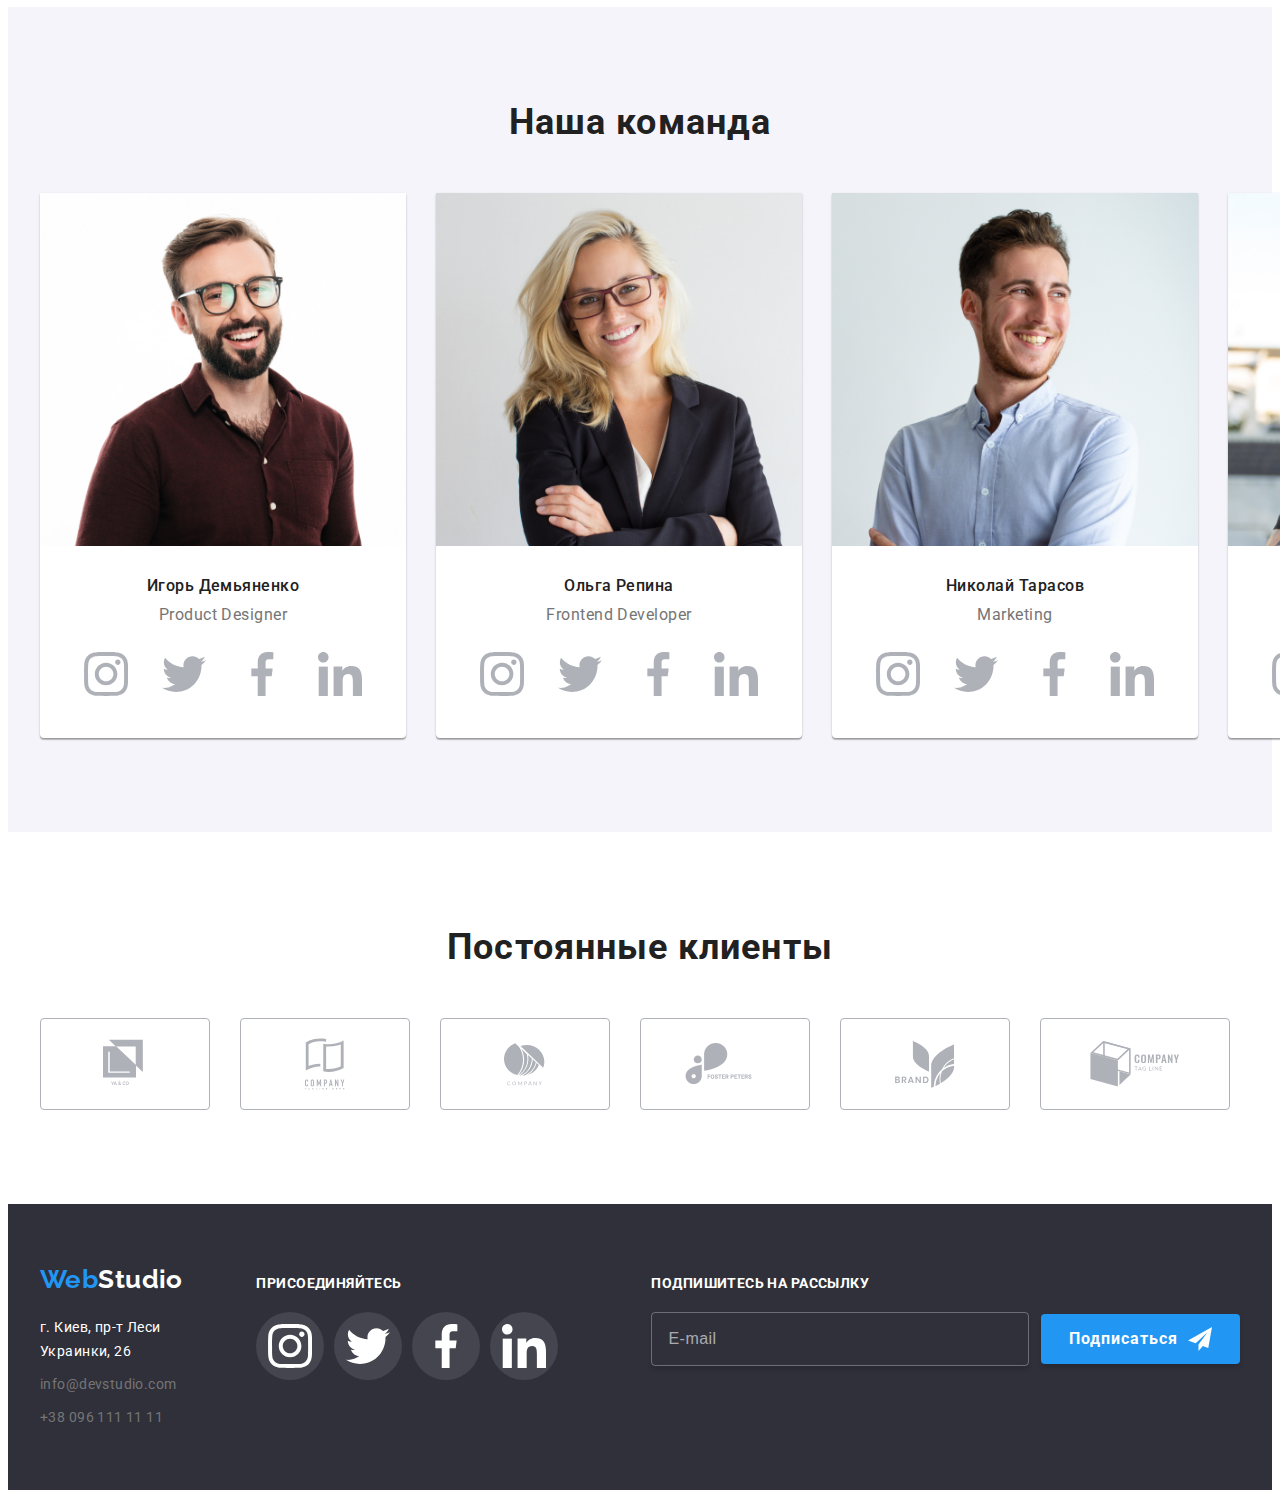
==== commit 549a6a43: "Создает файлы.scss для главной страницы" ====
--- a/index.html
+++ b/index.html
@@ -10,8 +10,8 @@
     <link rel="stylesheet" href="https://cdnjs.cloudflare.com/ajax/libs/modern-normalize/1.0.0/modern-normalize.min.css"
         integrity="sha512-ISS7cAi1PEhQ8jnbJpJZMd29NlhNj4AWYyLOSp2CE/CsHxTCu+r+t0D2yoJudVrd0/8fTVPUVDzY5Tvli75u/g=="
         crossorigin="anonymous" />
-        <link rel="stylesheet" href="https://cdnjs.cloudflare.com/ajax/libs/animate.css/4.1.1/animate.min.css" />
-    <link rel="stylesheet" href="./css/style.css">
+    <link rel="stylesheet" href="https://cdnjs.cloudflare.com/ajax/libs/animate.css/4.1.1/animate.min.css" />
+    <link rel="stylesheet" href="./css/main.min.css">
 </head>
 <body>
     <!--Шапка сайта-->
--- a/css/main.min.css
+++ b/css/main.min.css
@@ -0,0 +1,2 @@
+:root{--main-font: 'Roboto', sans-serif;--secondary-font: 'Raleway', sans-serif;--primary-text-color: #757575;--title-text-color: #212121;--accent-color: #2196f3;--primary-white-color: #ffffff;--logo-black-color: #000000;--adress-white-color: rgba(f, f, f, 0.6);--background-gray-color: #f5f4fa;--background-dark-color: #2f303a;--icon-color: #afb1b8;--elements-gap: 30px}.visually-hidden{position:absolute;width:1px;height:1px;margin:-1px;border:0;padding:0;white-space:nowrap;clip-path:inset(100%);clip:rect(0 0 0 0);overflow:hidden}body{background-color:var(--primary-white-color);color:var(--primary-text-color);font-family:var(--main-font);font-weight:400;letter-spacing:0.03em;font-size:14px;line-height:1.71}.link{text-decoration:none}.list{list-style:none;margin:0;padding:0}.address{font-style:normal}h1,h2,h3,h4,h5,h6,p{margin:0}img{display:block;max-width:100%;height:auto}.container{margin-left:auto;margin-right:auto;padding:0 15px;width:1200px}.section{padding-top:94px;padding-bottom:94px}.logo-black,.logo-white,.logo-web{font-family:var(--secondary-font);font-weight:700;font-size:26px;line-height:1.19}.logo-black{color:var(--logo-black-color);animation-duration:2000ms}.logo-white{color:var(--primary-white-color)}.logo-web{color:var(--accent-color)}.active{color:var(--accent-color)}.active::after{position:absolute;left:0;bottom:0;margin-bottom:-30px;content:'';background-color:var(--accent-color);width:100%;height:4px;border-radius:2px}.section-title{font-weight:700;font-size:36px;line-height:1.17;text-align:center;letter-spacing:0.03em;color:var(--title-text-color)}.team-social-list{display:flex;margin-top:16px}.team-social-item{flex-basis:calc(100% / 4 - 10px)}.team-social-item:not(:first-child){margin-left:10px}.team-social-link{display:flex;align-items:center;border-radius:50%;transition:background-color 250ms cubic-bezier(0.4, 0, 0.2, 1)}.team-social-link:hover{background-color:var(--accent-color)}.team-social-link:focus{background-color:var(--accent-color)}.team-social-icon{width:44px;height:44px;padding:12px;fill:var(--icon-color);transition:fill 250ms cubic-bezier(0.4, 0, 0.2, 1)}.team-social-icon:hover{fill:var(--primary-white-color)}.team-social-icon:focus{fill:var(--primary-white-color)}.social-list{display:flex;margin-top:20px}.social-item:not(:last-child){margin-right:10px}.social-link{display:flex;background-color:rgba(255,255,255,0.1);border-radius:50%;transition:background-color 250ms cubic-bezier(0.4, 0, 0.2, 1)}.social-link:hover{background-color:var(--accent-color)}.social-link:focus{background-color:var(--accent-color)}.social-icon{width:44px;height:44px;padding:12px;fill:var(--primary-white-color)}.form-join{margin-left:93px}.form-email{display:flex;align-items:center;margin-top:20px}.form-email input{font-size:16px;line-height:1.25;display:flex;align-items:center;letter-spacing:0.03em;color:rgba(255,255,255,0.6);border:1px solid rgba(255,255,255,0.3);box-shadow:0px 4px 4px rgba(0,0,0,0.15);border-radius:4px;width:358px;height:50px;padding-left:16px;background-color:transparent}.form-email input::placeholder{font-size:16px;line-height:1.25;display:flex;align-items:center;letter-spacing:0.03em;color:rgba(255,255,255,0.6)}.join-button{font-family:inherit;font-weight:700;font-size:16px;line-height:1.87;text-align:center;letter-spacing:0.06em;color:var(--primary-white-color);background-color:var(--accent-color);border:transparent;padding:10px 28px;margin-left:12px;display:flex;align-items:center;box-shadow:0px 4px 4px rgba(0,0,0,0.15);border-radius:4px;cursor:pointer;transition:background-color 250ms cubic-bezier(0.4, 0, 0.2, 1)}.join-button:hover{background-color:#188ce8}.join-button:focus{background-color:#188ce8}.join-icon{width:24px;height:24px;margin-left:10px}.backdrop{position:fixed;top:0;left:0;width:100vw;height:100vh;background-color:rgba(0,0,0,0.2);opacity:1;transition:opacity 250ms cubic-bezier(0.4, 0, 0.2, 1)}.backdrop.is-hidden{opacity:0;pointer-events:none}.modal{position:absolute;width:528px;height:581px;top:50%;left:50%;padding:40px;box-shadow:0px 1px 3px rgba(0,0,0,0.12),0px 1px 1px rgba(0,0,0,0.14),0px 2px 1px rgba(0,0,0,0.2);border-radius:4px;transform:translate(-50%, -50%) scale(1);transition:transform 250ms cubic-bezier(0.4, 0, 0.2, 1);background-color:var(--primary-white-color)}.backdrop.is-hidden .modal{transform:translate(-50%, -50%) scale(0.8)}.modal-close-btn{position:absolute;display:flex;justify-content:center;align-items:center;top:8px;right:8px;padding:6px;background:transparent;border:1px solid rgba(0,0,0,0.1);border-radius:50%;cursor:pointer}.modal-close-btn .modal-close-icon{width:18px;height:18px;fill:var(--logo-black-color);transition:fill 250ms cubic-bezier(0.4, 0, 0.2, 1)}.modal-close-btn:hover .modal-close-icon,.modal-close-btn:focus .modal-close-icon{fill:var(--accent-color)}.modal-title{font-family:inherit;font-weight:700;font-size:20px;line-height:1.15;text-align:center;letter-spacing:0.03em;color:var(--title-text-color);margin-bottom:12px}.modal-form{display:flex;flex-direction:column}.modal-form label{font-family:inherit;font-size:12px;line-height:1.17;letter-spacing:0.01em;color:var(--primary-text-color);cursor:pointer}.modal-form label:first-child{margin-top:0}.modal-form-element{position:relative}.modal-form-icon{position:absolute;top:34px;left:15px;width:18px;height:18px;fill:var(--title-text-color);transition:fill 250ms cubic-bezier(0.4, 0, 0.2, 1)}.modal-form-input:focus+.modal-form-icon{fill:var(--accent-color)}.modal-form-input{width:100%;height:40px;padding:0 0 0 42px;cursor:pointer;border:1px solid rgba(33,33,33,0.2);box-sizing:border-box;border-radius:4px;outline:none;margin-top:4px;transition:border 250ms cubic-bezier(0.4, 0, 0.2, 1)}.modal-form-input:focus{border:1px solid #2196f3}.modal-form textarea{display:block;width:100%;height:120px;padding:12px 16px;resize:none;border:1px solid rgba(33,33,33,0.2);box-sizing:border-box;border-radius:4px;outline:none;cursor:pointer;transition:border 250ms cubic-bezier(0.4, 0, 0.2, 1)}.modal-form textarea:focus{border:1px solid #2196f3}.modal-form-comment{margin-bottom:20px}.modal-form-policy{position:relative;margin:0 auto}.modal-form-policy input{top:0;left:0}.modal-form-policy label{font-family:inherit;font-size:14px;line-height:1.71;letter-spacing:0.03em;color:var(--primary-text-color);margin:0;padding-left:24px;display:flex;align-items:center}.modal-policy-label::before{display:block;content:'';width:16px;height:15px;margin-right:7px;background-image:url("../img/main/icon-no-checked.svg")}.modal-policy-cell:focus+.modal-policy-label::before{box-shadow:0 0 0 2px #2196f3}.modal-policy-cell:checked+.modal-policy-label::before{background-image:url("../img/main/icon-checked.svg");background-repeat:no-repeat;background-color:var(--accent-color);border-radius:3px;background-position:center;box-shadow:none}.modal-form-policy a{color:var(--accent-color);transition:color 250ms cubic-bezier(0.4, 0, 0.2, 1)}.modal-form-policy a:hover{color:#188ce8}.modal-form-policy a:focus{color:#188ce8}.modal-form-submit{display:flex;justify-content:center;align-items:center;font-family:inherit;font-weight:700;font-size:16px;line-height:1.87;letter-spacing:0.06em;text-align:center;color:var(--primary-white-color);margin:0 auto;margin-top:30px;width:200px;height:50px;background:#2196f3;box-shadow:0px 4px 4px rgba(0,0,0,0.15);border-radius:4px;border:none;cursor:pointer;transition:background 250ms cubic-bezier(0.4, 0, 0.2, 1)}.modal-form-submit:hover{background:#188ce8}.modal-form-submit:focus{background:#188ce8}.nav-list-link,.contacts{font-weight:500;font-size:14px;line-height:1.14;letter-spacing:0.02em}.nav-list-link{color:var(--title-text-color);transition:color 250ms cubic-bezier(0.4, 0, 0.2, 1)}.nav-list-link:hover{color:var(--accent-color)}.nav-list-link:focus{color:var(--accent-color)}.contacts{color:var(--primary-text-color);transition:color 250ms cubic-bezier(0.4, 0, 0.2, 1)}.contacts:hover{color:var(--accent-color)}.contacts:focus{color:var(--accent-color)}.nav-list-item{position:relative}.header{border-bottom:1px solid #ececec}.header-container{padding-top:25px;padding-bottom:25px;display:flex}.nav{display:flex;align-items:center}.nav-list{display:flex;margin-left:93px}.our-contacts{display:flex;align-items:center;margin-left:auto}.contacts{display:flex;align-items:center}.our-contacts-icon{margin-right:10px;fill:var(--primary-text-color);transition:fill 250ms cubic-bezier(0.4, 0, 0.2, 1)}.contacts:hover>.our-contacts-icon{fill:var(--accent-color)}.contacts:focus>.our-contacts-icon{fill:var(--accent-color)}.envelope{width:16px;height:12px}.smartphone{width:10px;height:16px}.our-contacts-item:not(:last-child){margin-right:var(--elements-gap)}.nav-list-item:not(:last-child){margin-right:50px}.hero-container{padding-top:200px;padding-bottom:200px;background-image:linear-gradient(rgba(47,48,58,0.4), rgba(47,48,58,0.4)),url(../img/main/bcg.jpg);background-repeat:no-repeat;background-size:cover;max-width:1600px;margin:0 auto}.hero-title{font-weight:900;font-size:44px;line-height:1.36;text-align:center;letter-spacing:0.06em;text-transform:uppercase;color:var(--primary-white-color);width:696px;margin-left:auto;margin-right:auto}.btn{font-family:inherit;font-weight:700;font-size:16px;line-height:1.87;align-items:center;text-align:center;letter-spacing:0.06em;cursor:pointer;color:var(--primary-white-color);background-color:var(--accent-color);display:block;padding:10px 32px;margin-top:30px;margin-left:auto;margin-right:auto;border-radius:4px;border:1px solid transparent;box-shadow:0px 4px 4px rgba(0,0,0,0.15);transition:background-color 250ms cubic-bezier(0.4, 0, 0.2, 1)}.btn:hover{background-color:#188ce8}.btn:focus{background-color:#188ce8}.btn:active{outline:none}.advantages-list{display:flex;flex-wrap:wrap;margin-left:calc(-1 * var(--elements-gap))}.advantages-item{margin-left:var(--elements-gap);flex-basis:calc(100% / 4 - var(--elements-gap))}.advantages-img{display:flex;justify-content:center;align-items:center;padding-top:25px;padding-bottom:25px;background-color:var(--background-gray-color);border-radius:4px}.advantages-title{font-weight:700;font-size:14px;line-height:1.14;letter-spacing:0.03em;text-transform:uppercase;color:var(--title-text-color);margin-top:var(--elements-gap)}.advantages-descript{margin-top:10px}.activity{padding-bottom:94px}.activity-list{display:flex;margin-left:calc(-1 * var(--elements-gap));margin-top:50px}.activity-item{margin-left:var(--elements-gap);flex-basis:calc(100% / 3 - var(--elements-gap));position:relative}.activity-title{font-weight:700;font-size:14px;line-height:1.14;letter-spacing:0.03em;text-align:center;text-transform:uppercase;color:var(--primary-white-color)}.activity-bacg{display:flex;justify-content:center;align-items:center;background-color:rgba(47,48,58,0.8);width:100%;height:70px;position:absolute;bottom:0;pointer-events:none}.team{background-color:var(--background-gray-color)}.team-list{display:flex;margin-top:50px;margin-left:calc(-1 * var(--elements-gap))}.team-member{margin-left:var(--elements-gap);flex-basis:calc(100% / 4 - var(--elements-gap));background-color:var(--primary-white-color);box-shadow:0px 1px 3px rgba(0,0,0,0.12),0px 1px 1px rgba(0,0,0,0.14),0px 2px 1px rgba(0,0,0,0.2);border-radius:0px 0px 4px 4px}.team-member-container{padding-top:var(--elements-gap);padding-bottom:var(--elements-gap);padding-left:32px;padding-right:32px}.team-member-name{font-weight:500;font-size:16px;line-height:1.19;text-align:center;letter-spacing:0.03em;color:var(--title-text-color)}.team-member-post{font-size:16px;line-height:1.19;text-align:center;letter-spacing:0.03em;margin-top:10px}.clients-list{display:flex;margin-top:50px}.clients-item{flex-basis:calc(100% / 6 - var(--elements-gap))}.clients-item:not(:first-child){margin-left:var(--elements-gap)}.clients-link{display:flex;align-items:center;justify-content:center;height:90px;fill:var(--icon-color);border:1px solid var(--icon-color);border-radius:4px;transition:border 250ms cubic-bezier(0.4, 0, 0.2, 1)}.clients-link:hover{border:1px solid var(--accent-color)}.clients-link:focus{border:1px solid var(--accent-color)}.clients-icon{display:flex;transition:fill 250ms cubic-bezier(0.4, 0, 0.2, 1)}.clients-link:hover>.clients-icon{fill:var(--accent-color)}.clients-link:focus>.clients-icon{fill:var(--accent-color)}.logo1{width:44px;height:50px}.logo2{width:40px;height:52px}.logo3{width:41px;height:43px}.logo4{width:80px;height:42px}.logo5{width:59px;height:47px}.logo6{width:188px;height:46px}.footer{background-color:var(--background-dark-color)}.footer-container{display:flex;align-items:baseline;padding:60px 15px}.address{margin-top:20px}.address-list-item:not(:first-child){margin-top:9px}.address-street{color:var(--primary-white-color)}.address-contacts{color:var(--adress-white-color)}.footer-container-right{margin-left:70px}.join{font-weight:700;font-size:14px;line-height:1.14;letter-spacing:0.03em;text-transform:uppercase;color:var(--primary-white-color)}
+/*# sourceMappingURL=main.min.css.map */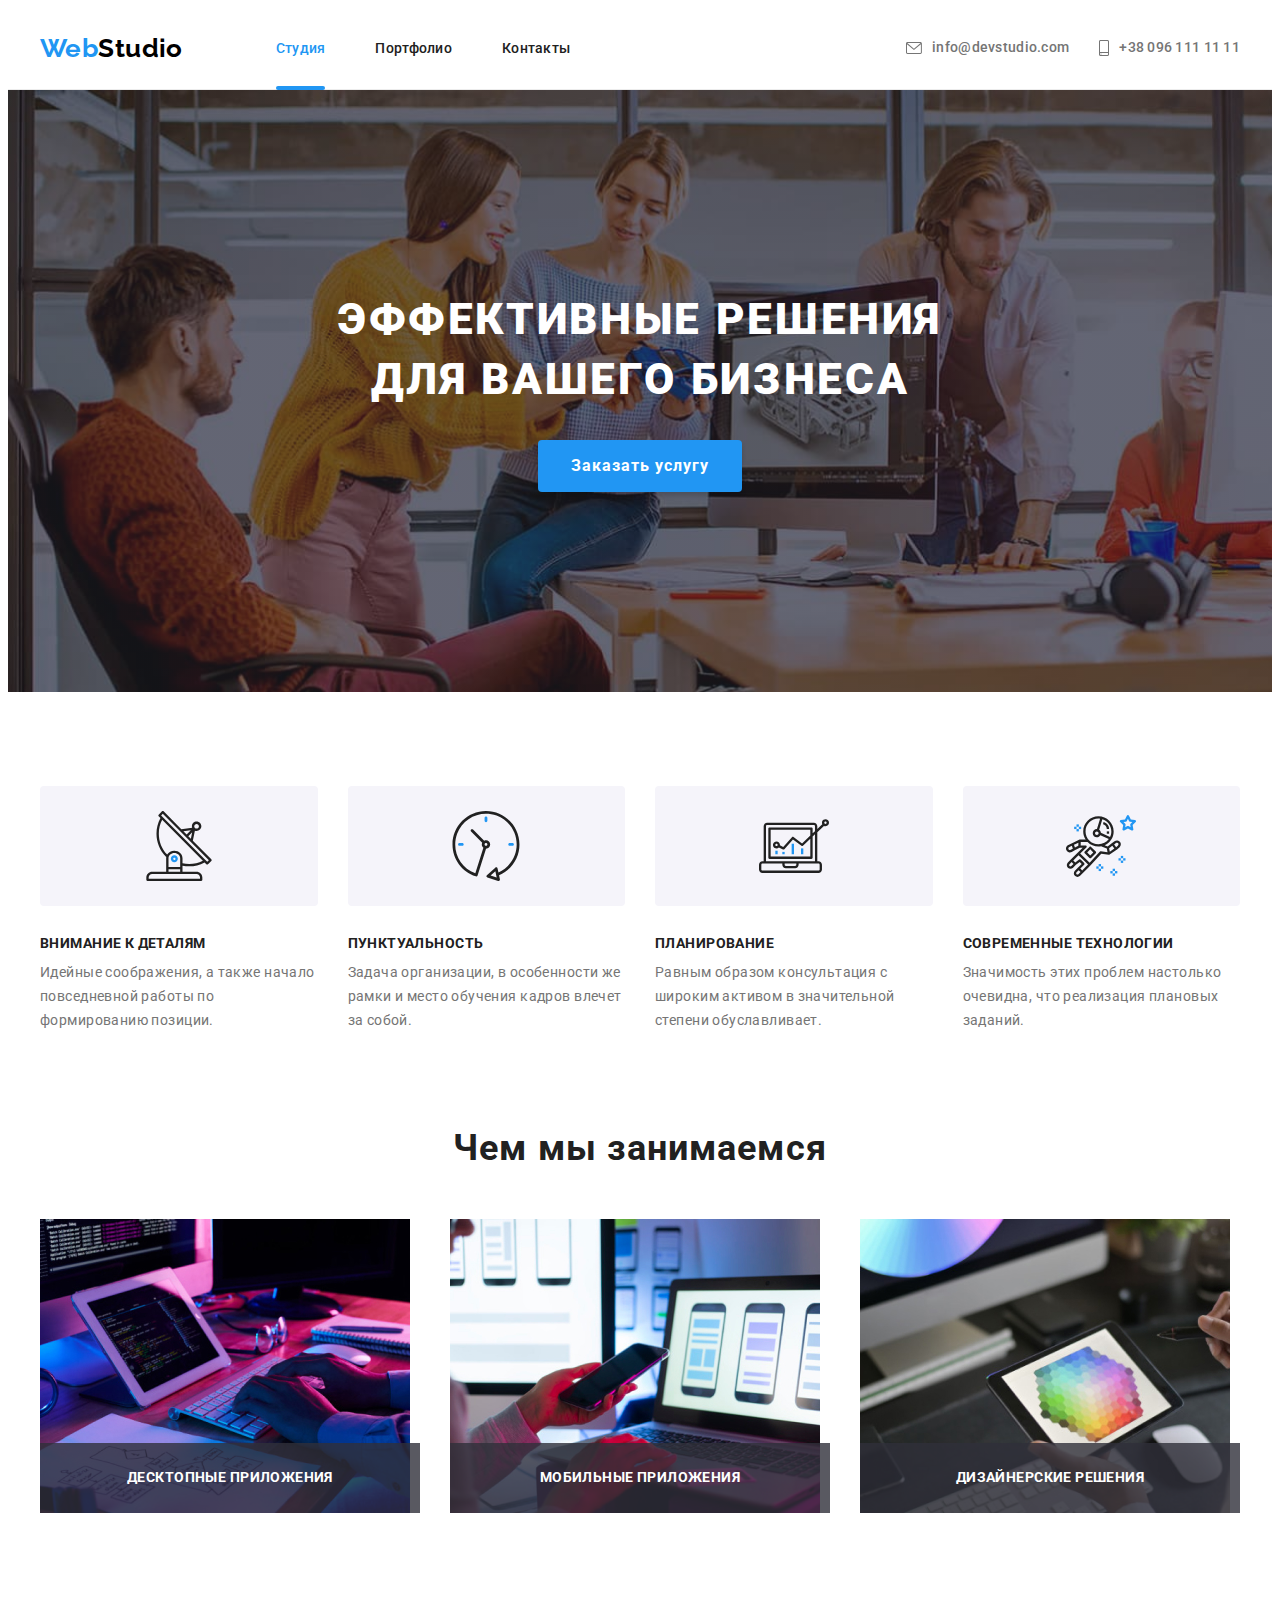
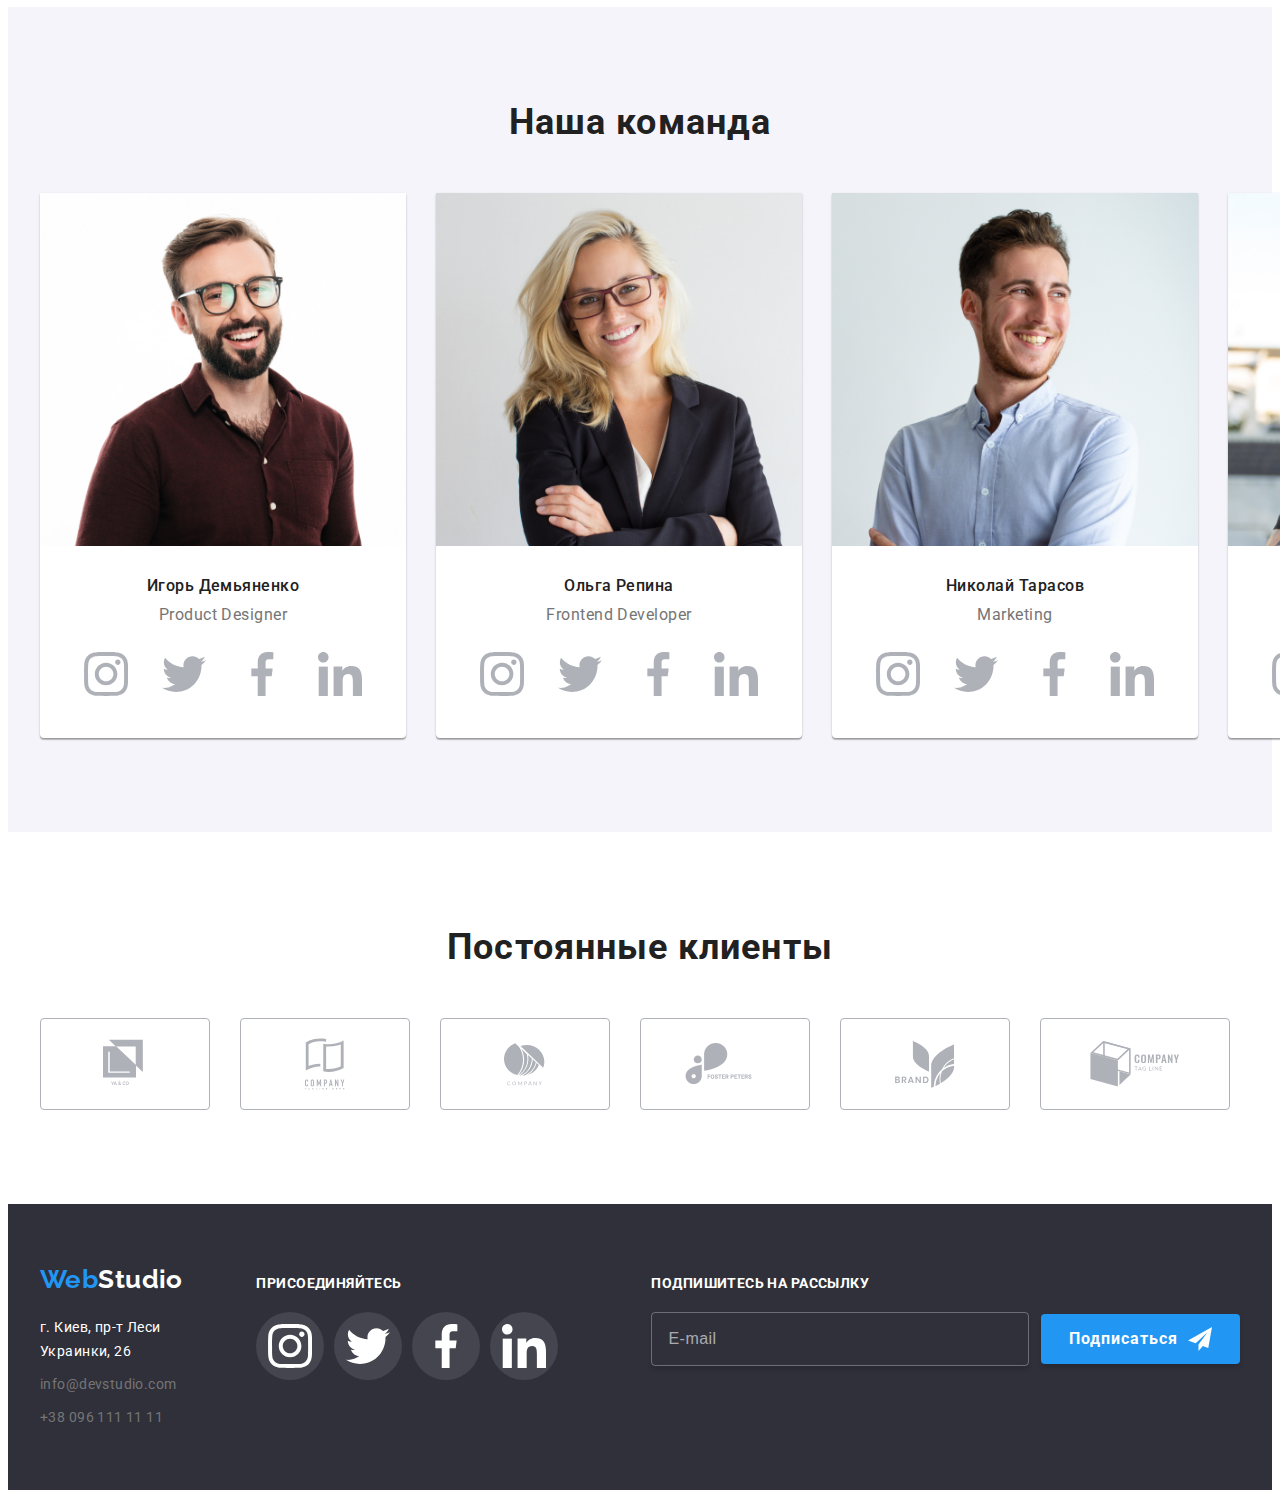
==== commit b6886192: "Проводит рефакторинг согласно методологии BEM" ====
--- a/index.html
+++ b/index.html
@@ -18,32 +18,32 @@
     <header class="header">
         <div class="header-container container">
             <nav class="nav">
-                <a class="logo-black link animate__fadeInDown" href="index.html"><span class="logo-web">Web</span>Studio</a>
+                <a class="logo logo_black link animate__fadeInDown" href="index.html"><span class="logo logo_accent">Web</span>Studio</a>
                 <ul class="nav-list list">
-                    <li class="nav-list-item">
-                        <a class="nav-list-link active link" href="index.html">Студия</a>
-                    </li>
-                    <li class="nav-list-item">
-                        <a class="nav-list-link link" href="portfolio.html">Портфолио</a>
-                    </li>
-                    <li class="nav-list-item">
-                        <a class="nav-list-link link" href="">Контакты</a>
+                    <li class="nav-list__item">
+                        <a class="nav-list__link nav-list_active link" href="index.html">Студия</a>
+                    </li>
+                    <li class="nav-list__item">
+                        <a class="nav-list__link link" href="portfolio.html">Портфолио</a>
+                    </li>
+                    <li class="nav-list__item">
+                        <a class="nav-list__link link" href="">Контакты</a>
                     </li>
                 </ul>
             </nav>
             
             <ul class="our-contacts list">
-                <li class="our-contacts-item">
-                    <a class="contacts link" href="mailto:info@devstudio.com">
-                        <svg class="our-contacts-icon envelope">
+                <li class="our-contacts__item">
+                    <a class="our-contacts__link link" href="mailto:info@devstudio.com">
+                        <svg class="our-contacts__icon envelope">
                             <use href="./img/main/sprite.svg#icon-envelope"></use>
                         </svg>
                         info@devstudio.com
                     </a>
                 </li>
-                <li class="our-contacts-item">
-                    <a class="contacts link" href="tel:+380961111111">
-                        <svg class="our-contacts-icon smartphone">
+                <li class="our-contacts__item">
+                    <a class="our-contacts__link link" href="tel:+380961111111">
+                        <svg class="our-contacts__icon smartphone">
                             <use href="./img/main/sprite.svg#icon-smartphone"></use>
                         </svg>
                         +38 096 111 11 11
@@ -56,11 +56,11 @@
 
     <!--Основной блок-->
     <main>
-        <section class="hero-container">
-
-            <div>
-                <h1 class="hero-title">Эффективные решения для вашего бизнеса</h1>
-                <button class="btn" data-modal-open>Заказать услугу</button>
+        <section class="hero">
+
+            <div class="hero-container">
+                <h1 class="hero-container__title">Эффективные решения для вашего бизнеса</h1>
+                <button class="hero-container__btn" data-modal-open>Заказать услугу</button>
             </div>
             
         </section>
@@ -69,49 +69,49 @@
 
             <h2 class="section-title visually-hidden">Наши преимущества</h2>
             <ul class="advantages-list list">
-                <li class="advantages-item">
-                    <div class="advantages-img">
+                <li class="advantages-list__item">
+                    <div class="advantages-list__img">
                         <svg class="advantages-icon"
                             width="70"
                             height="70">
                             <use href="./img/main/sprite.svg#icon-antenna"></use>
                         </svg>
                     </div>
-                    <h3 class="advantages-title">Внимание к деталям</h3>
-                    <p class="advantages-descript">Идейные соображения, а также начало повседневной работы по формированию позиции.</p>
-                </li>
-                <li class="advantages-item">
-                    <div class="advantages-img">
+                    <h3 class="advantages-list__title">Внимание к деталям</h3>
+                    <p class="advantages-list__descript">Идейные соображения, а также начало повседневной работы по формированию позиции.</p>
+                </li>
+                <li class="advantages-list__item">
+                    <div class="advantages-list__img">
                         <svg class="advantages-icon"
                             width="70"
                             height="70">
                             <use href="./img/main/sprite.svg#icon-clock"></use>
                         </svg>
                     </div>
-                    <h3 class="advantages-title">Пунктуальность</h3>
-                    <p class="advantages-descript">Задача организации, в особенности же рамки и место обучения кадров влечет за собой.</p>
-                </li>
-                <li class="advantages-item">
-                    <div class="advantages-img">
-                        <svg class="advantages-icon"
+                    <h3 class="advantages-list__title">Пунктуальность</h3>
+                    <p class="advantages-list__descript">Задача организации, в особенности же рамки и место обучения кадров влечет за собой.</p>
+                </li>
+                <li class="advantages-list__item">
+                    <div class="advantages-list__img">
+                        <svg class="advantages-list__icon"
                             width="70"
                             height="70">
                             <use href="./img/main/sprite.svg#icon-diagram"></use>
                         </svg>
                     </div>
-                    <h3 class="advantages-title">Планирование</h3>
-                    <p class="advantages-descript">Равным образом консультация с широким активом в значительной степени обуславливает.</p>
-                </li>
-                <li class="advantages-item">
-                    <div class="advantages-img">
-                        <svg class="advantages-icon"
+                    <h3 class="advantages-list__title">Планирование</h3>
+                    <p class="advantages-list__descript">Равным образом консультация с широким активом в значительной степени обуславливает.</p>
+                </li>
+                <li class="advantages-list__item">
+                    <div class="advantages-list__img">
+                        <svg class="advantages-list__icon"
                             width="70"
                             height="70">
                             <use href="./img/main/sprite.svg#icon-astronaut"></use>
                         </svg>
                     </div>
-                    <h3 class="advantages-title">Современные технологии</h3>
-                    <p class="advantages-descript">Значимость этих проблем настолько очевидна, что реализация плановых заданий.</p>
+                    <h3 class="advantages-list__title">Современные технологии</h3>
+                    <p class="advantages-list__descript">Значимость этих проблем настолько очевидна, что реализация плановых заданий.</p>
                 </li>
             </ul>
 
@@ -120,31 +120,31 @@
         <section class="activity container">
             <h2 class="section-title">Чем мы занимаемся</h2>
             <ul class="activity-list list">
-                <li class="activity-item">
-                    <a class="activity-link" href="">
-                        <img class="activity-img" src="./img/main/box1.jpg" 
+                <li class="activity-list__item">
+                    <a class="activity-list__link" href="">
+                        <img class="activity-list____img" src="./img/main/box1.jpg" 
                         alt="Разработчик при написании кода">
                     </a>
                     <div class="activity-bacg">
-                        <h3 class="activity-title">Десктопные приложения</h3>
-                    </div>
-                </li>
-                <li class="activity-item">
-                    <a class="activity-link" href="">
-                        <img class="activity-img" src="./img/main/box2.jpg" 
+                        <h3 class="activity-bacg__title">Десктопные приложения</h3>
+                    </div>
+                </li>
+                <li class="activity-list__item">
+                    <a class="activity-list__link" href="">
+                        <img class="activity-list____img" src="./img/main/box2.jpg" 
                         alt="Девушка с телефоном">
                     </a>
                     <div class="activity-bacg">
-                        <h3 class="activity-title">Мобильные приложения</h3>
-                    </div>
-                </li>
-                <li class="activity-item">
-                    <a class="activity-link" href="">
-                        <img class="activity-img" src="./img/main/box3.jpg" 
+                        <h3 class="activity-bacg__title">Мобильные приложения</h3>
+                    </div>
+                </li>
+                <li class="activity-list__item">
+                    <a class="activity-list__link" href="">
+                        <img class="activity-list____img" src="./img/main/box3.jpg" 
                         alt="Цветовая диаграмма на планшете">
                     </a>
                     <div class="activity-bacg">
-                        <h3 class="activity-title">Дизайнерские решения</h3>
+                        <h3 class="activity-bacg__title">Дизайнерские решения</h3>
                     </div>
                 </li>
             </ul>
@@ -155,37 +155,37 @@
             <div class="team-container container section">
                 <h2 class="section-title">Наша команда</h2>
                 <ul class="team-list list">
-                    <li class="team-member">
-                        <img class="team-member-img" src="./img/main/img1.jpg" 
+                    <li class="team-list__member">
+                        <img class="team-list__img" src="./img/main/img1.jpg" 
                         alt="Парень в очках и бордовой рубашке">
-                        <div class="team-member-container">
-                            <h3 class="team-member-name">Игорь Демьяненко</h3>
-                            <p class="team-member-post">Product Designer</p>
+                        <div class="team-member">
+                            <h3 class="team-member__name">Игорь Демьяненко</h3>
+                            <p class="team-member__post">Product Designer</p>
                             <ul class="team-social-list list">
-                                <li class="team-social-item">
-                                    <a class="team-social-link link" href="">
-                                        <svg class="team-social-icon">
+                                <li class="team-social-list__item">
+                                    <a class="team-social-list__link link" href="">
+                                        <svg class="team-social-list__icon">
                                             <use href="./img/main/sprite.svg#icon-instagram"></use>
                                         </svg>
                                     </a>
                                 </li>
-                                <li class="team-social-item">
-                                    <a class="team-social-link link" href="">
-                                        <svg class="team-social-icon">
+                                <li class="team-social-list__item">
+                                    <a class="team-social-list__link link" href="">
+                                        <svg class="team-social-list__icon">
                                             <use href="./img/main/sprite.svg#icon-twitter"></use>
                                         </svg>
                                     </a>
                                 </li>
-                                <li class="team-social-item">
-                                    <a class="team-social-link link" href="">
-                                        <svg class="team-social-icon">
+                                <li class="team-social-list__item">
+                                    <a class="team-social-list__link link" href="">
+                                        <svg class="team-social-list__icon">
                                             <use href="./img/main/sprite.svg#icon-facebook"></use>
                                         </svg>
                                     </a>
                                 </li>
-                                <li class="team-social-item">
-                                    <a class="team-social-link link" href="">
-                                        <svg class="team-social-icon">
+                                <li class="team-social-list__item">
+                                    <a class="team-social-list__link link" href="">
+                                        <svg class="team-social-list__icon">
                                             <use href="./img/main/sprite.svg#icon-linkedin"></use>
                                         </svg>
                                     </a>
@@ -194,37 +194,37 @@
                         </div>
                         
                     </li>
-                    <li class="team-member">
-                        <img class="team-member-img" src="./img/main/img2.jpg" 
+                    <li class="team-list__member">
+                        <img class="team-list__img" src="./img/main/img2.jpg" 
                         alt="Девушка блондинка в черном жакете">
-                        <div class="team-member-container">
-                            <h3 class="team-member-name">Ольга Репина</h3>
-                            <p class="team-member-post">Frontend Developer</p>
+                        <div class="team-member">
+                            <h3 class="team-member__name">Ольга Репина</h3>
+                            <p class="team-member__post">Frontend Developer</p>
                             <ul class="team-social-list list">
-                                <li class="team-social-item">
-                                    <a class="team-social-link link" href="">
-                                        <svg class="team-social-icon">
+                                <li class="team-social-list__item">
+                                    <a class="team-social-list__link link" href="">
+                                        <svg class="team-social-list__icon">
                                             <use href="./img/main/sprite.svg#icon-instagram"></use>
                                         </svg>
                                     </a>
                                 </li>
-                                <li class="team-social-item">
-                                    <a class="team-social-link link" href="">
-                                        <svg class="team-social-icon">
+                                <li class="team-social-list__item">
+                                    <a class="team-social-list__link link" href="">
+                                        <svg class="team-social-list__icon">
                                             <use href="./img/main/sprite.svg#icon-twitter"></use>
                                         </svg>
                                     </a>
                                 </li>
-                                <li class="team-social-item">
-                                    <a class="team-social-link link" href="">
-                                        <svg class="team-social-icon">
+                                <li class="team-social-list__item">
+                                    <a class="team-social-list__link link" href="">
+                                        <svg class="team-social-list__icon">
                                             <use href="./img/main/sprite.svg#icon-facebook"></use>
                                         </svg>
                                     </a>
                                 </li>
-                                <li class="team-social-item">
-                                    <a class="team-social-link link" href="">
-                                        <svg class="team-social-icon">
+                                <li class="team-social-list__item">
+                                    <a class="team-social-list__link link" href="">
+                                        <svg class="team-social-list__icon">
                                             <use href="./img/main/sprite.svg#icon-linkedin"></use>
                                         </svg>
                                     </a>
@@ -232,37 +232,37 @@
                             </ul>
                         </div>
                     </li>
-                    <li class="team-member">
-                        <img class="team-member-img" src="./img/main/img3.jpg" 
+                    <li class="team-list__member">
+                        <img class="team-list__img" src="./img/main/img3.jpg" 
                         alt="Парень в голубой рубашке">
-                        <div class="team-member-container">
-                            <h3 class="team-member-name">Николай Тарасов</h3>
-                            <p class="team-member-post">Marketing</p>
+                        <div class="team-member">
+                            <h3 class="team-member__name">Николай Тарасов</h3>
+                            <p class="team-member__post">Marketing</p>
                             <ul class="team-social-list list">
-                                <li class="team-social-item">
-                                    <a class="team-social-link link" href="">
-                                        <svg class="team-social-icon">
+                                <li class="team-social-list__item">
+                                    <a class="team-social-list__link link" href="">
+                                        <svg class="team-social-list__icon">
                                             <use href="./img/main/sprite.svg#icon-instagram"></use>
                                         </svg>
                                     </a>
                                 </li>
-                                <li class="team-social-item">
-                                    <a class="team-social-link link" href="">
-                                        <svg class="team-social-icon">
+                                <li class="team-social-list__item">
+                                    <a class="team-social-list__link link" href="">
+                                        <svg class="team-social-list__icon">
                                             <use href="./img/main/sprite.svg#icon-twitter"></use>
                                         </svg>
                                     </a>
                                 </li>
-                                <li class="team-social-item">
-                                    <a class="team-social-link link" href="">
-                                        <svg class="team-social-icon">
+                                <li class="team-social-list__item">
+                                    <a class="team-social-list__link link" href="">
+                                        <svg class="team-social-list__icon">
                                             <use href="./img/main/sprite.svg#icon-facebook"></use>
                                         </svg>
                                     </a>
                                 </li>
-                                <li class="team-social-item">
-                                    <a class="team-social-link link" href="">
-                                        <svg class="team-social-icon">
+                                <li class="team-social-list__item">
+                                    <a class="team-social-list__link link" href="">
+                                        <svg class="team-social-list__icon">
                                             <use href="./img/main/sprite.svg#icon-linkedin"></use>
                                         </svg>
                                     </a>
@@ -270,37 +270,37 @@
                             </ul>
                         </div>
                     </li>
-                    <li class="team-member">
-                        <img class="team-member-img" src="./img/main/img4.jpg" 
+                    <li class="team-list__member">
+                        <img class="team-list__img" src="./img/main/img4.jpg" 
                         alt="Парень в очках и черной футболке">
-                        <div class="team-member-container">
-                            <h3 class="team-member-name">Михаил Ермаков</h3>
-                            <p class="team-member-post">UI Designer</p>
+                        <div class="team-member">
+                            <h3 class="team-member__name">Михаил Ермаков</h3>
+                            <p class="team-member__post">UI Designer</p>
                             <ul class="team-social-list list">
-                                <li class="team-social-item">
-                                    <a class="team-social-link link" href="">
-                                        <svg class="team-social-icon">
+                                <li class="team-social-list__item">
+                                    <a class="team-social-list__link link" href="">
+                                        <svg class="team-social-list__icon">
                                             <use href="./img/main/sprite.svg#icon-instagram"></use>
                                         </svg>
                                     </a>
                                 </li>
-                                <li class="team-social-item">
-                                    <a class="team-social-link link" href="">
-                                        <svg class="team-social-icon">
+                                <li class="team-social-list__item">
+                                    <a class="team-social-list__link link" href="">
+                                        <svg class="team-social-list__icon">
                                             <use href="./img/main/sprite.svg#icon-twitter"></use>
                                         </svg>
                                     </a>
                                 </li>
-                                <li class="team-social-item">
-                                    <a class="team-social-link link" href="">
-                                        <svg class="team-social-icon">
+                                <li class="team-social-list__item">
+                                    <a class="team-social-list__link link" href="">
+                                        <svg class="team-social-list__icon">
                                             <use href="./img/main/sprite.svg#icon-facebook"></use>
                                         </svg>
                                     </a>
                                 </li>
-                                <li class="team-social-item">
-                                    <a class="team-social-link link" href="">
-                                        <svg class="team-social-icon">
+                                <li class="team-social-list__item">
+                                    <a class="team-social-list__link link" href="">
+                                        <svg class="team-social-list__icon">
                                             <use href="./img/main/sprite.svg#icon-linkedin"></use>
                                         </svg>
                                     </a>
@@ -318,44 +318,44 @@
             <div class="clients-container container section">
                 <h2 class="section-title">Постоянные клиенты</h2>
                 <ul class="clients-list list">
-                    <li class="clients-item">
-                        <a class="clients-link link" href="">
-                            <svg class="clients-icon logo1">
+                    <li class="clients-list__item">
+                        <a class="clients-list__link link" href="">
+                            <svg class="clients-list__icon logo1">
                                 <use href="./img/main/sprite.svg#icon-logo1"></use>
                             </svg>
                         </a>
                     </li>
-                    <li class="clients-item">
-                        <a class="clients-link link" href="">
-                            <svg class="clients-icon logo2">
+                    <li class="clients-list__item">
+                        <a class="clients-list__link link" href="">
+                            <svg class="clients-list__icon logo2">
                                 <use href="./img/main/sprite.svg#icon-logo2"></use>
                             </svg>
                         </a>
                     </li>
-                    <li class="clients-item">
-                        <a class="clients-link link" href="">
-                            <svg class="clients-icon logo3">
+                    <li class="clients-list__item">
+                        <a class="clients-list__link link" href="">
+                            <svg class="clients-list__icon logo3">
                                 <use href="./img/main/sprite.svg#icon-logo3"></use>
                             </svg>
                         </a>
                     </li>
-                    <li class="clients-item">
-                        <a class="clients-link link" href="">
-                            <svg class="clients-icon logo4">
+                    <li class="clients-list__item">
+                        <a class="clients-list__link link" href="">
+                            <svg class="clients-list__icon logo4">
                                 <use href="./img/main/sprite.svg#icon-logo4"></use>
                             </svg>
                         </a>
                     </li>
-                    <li class="clients-item">
-                        <a class="clients-link link" href="">
-                            <svg class="clients-icon logo5">
+                    <li class="clients-list__item">
+                        <a class="clients-list__link link" href="">
+                            <svg class="clients-list__icon logo5">
                                 <use href="./img/main/sprite.svg#icon-logo5"></use>
                             </svg>
                         </a>
                     </li>
-                    <li class="clients-item">
-                        <a class="clients-link link" href="">
-                            <svg class="clients-icon logo6">
+                    <li class="clients-list__item">
+                        <a class="clients-list__link link" href="">
+                            <svg class="clients-list__icon logo6">
                                 <use href="./img/main/sprite.svg#icon-logo6"></use>
                             </svg>
                         </a>
@@ -374,69 +374,68 @@
 
         <div class="footer-container container">
 
-            <div class="footer-container-left">
-                <a class="logo-white link" href="index.html"><span class="logo-web">Web</span>Studio</a>
+            <div class="footer-contacts">
+                <a class="logo logo_white link" href="index.html"><span class="logo logo_accent">Web</span>Studio</a>
                 
-                <address class="address">
-                    <ul class="address-list list">
-                        <li class="address-list-item">
-                            <a class="address-street link" href="">г. Киев, пр-т Леси Украинки, 26</a>
+                <address class="footer-address address">
+                    <ul class="footer-address-list list">
+                        <li class="footer-address-list__item">
+                            <a class="footer-address-list__street link" href="">г. Киев, пр-т Леси Украинки, 26</a>
                         </li>
-                        <li class="address-list-item">
-                            <a class="address-contacts link" href="mailto:info@devstudio.com">info@devstudio.com</a>
+                        <li class="footer-address-list__item">
+                            <a class="footer-address-list__contacts link" href="mailto:info@devstudio.com">info@devstudio.com</a>
                         </li>
-                        <li class="address-list-item">
-                            <a class="address-contacts link" href="tel:+380961111111">+38 096 111 11 11</a>
+                        <li class="footer-address-list__item">
+                            <a class="footer-address-list__contacts link" href="tel:+380961111111">+38 096 111 11 11</a>
                         </li>
                     </ul>
                 </address>
             </div>
 
-            <div class="footer-container-right">
-                <p class="join">Присоединяйтесь</p>
+            <div class="footer-join">
+                <p class="footer-join__title join-title">Присоединяйтесь</p>
                 <ul class="social-list list">
-                    <li class="social-item">
-                        <a class="social-link link" href="">
-                            <svg class="social-icon">
+                    <li class="social-list__item">
+                        <a class="social-list__link link" href="">
+                            <svg class="social-list__icon">
                                 <use href="./img/main/sprite.svg#icon-instagram"></use>
                             </svg>
                         </a>
                     </li>
-                    <li class="social-item">
-                        <a class="social-link link" href="">
-                            <svg class="social-icon">
+                    <li class="social-list__item">
+                        <a class="social-list__link link" href="">
+                            <svg class="social-list__icon">
                                 <use href="./img/main/sprite.svg#icon-twitter"></use>
                             </svg>
                         </a>
                     </li>
-                    <li class="social-item">
-                        <a class="social-link link" href="">
-                            <svg class="social-icon">
+                    <li class="social-list__item">
+                        <a class="social-list__link link" href="">
+                            <svg class="social-list__icon">
                                 <use href="./img/main/sprite.svg#icon-facebook"></use>
                             </svg>
                         </a>
                     </li>
-                    <li class="social-item">
-                        <a class="social-link link" href="">
-                            <svg class="social-icon">
+                    <li class="social-list__item">
+                        <a class="social-list__link link" href="">
+                            <svg class="social-list__icon">
                                 <use href="./img/main/sprite.svg#icon-linkedin"></use>
                             </svg>
                         </a>
                     </li>
                 </ul>
-
             </div>
 
             
-            <div class="form-join">
-                <form>
-                    <p class="join">Подпишитесь на рассылку</p>
+            <div class="footer-form">
+                <form class="form-join">
+                    <p class="form-join__title join-title">Подпишитесь на рассылку</p>
                     <div class="form-email">
-                        <label>
-                            <input type="email" name="email" placeholder="E-mail">
+                        <label class="form-email__lable">
+                            <input class="form-email__input" type="email" name="email" placeholder="E-mail">
                         </label>
                         <button class="join-button" type="submit">Подписаться
-                            <svg class="join-icon">
+                            <svg class="join-button__icon">
                                 <use href="./img/main/sprite.svg#icon-send"></use>
                             </svg>
                         </button>
@@ -452,50 +451,50 @@
     <div class="backdrop is-hidden" data-modal>
         <div class="modal">
             <button class="modal-close-btn" data-modal-close>
-                <svg class="modal-close-icon">
+                <svg class="modal-close-btn__icon">
                     <use href="./img/main/sprite.svg#icon-close"></use>
                 </svg>
             </button>
-            <p class="modal-title">Оставьте свои данные, мы вам перезвоним</p>
+            <p class="modal__title">Оставьте свои данные, мы вам перезвоним</p>
             <form>
                 <div class="modal-form">
                     
                     <div class="modal-form-element">
-                        <label for="name">Имя</label>
-                        <input class="modal-form-input" type="text" name="name" id="name">
-                        <svg class="modal-form-icon">
+                        <label class="modal-form-element__lable" for="name">Имя</label>
+                        <input class="modal-form-element__input" type="text" name="name" id="name">
+                        <svg class="modal-form-element__icon">
                             <use href="./img/main/sprite.svg#icon-person"></use>
                         </svg>
                     </div>
                     
                     <div class="modal-form-element">
-                        <label for="tel">Телефон</label>
-                        <input class="modal-form-input" type="tel" name="tel" id="tel" required>
-                        <svg class="modal-form-icon tel">
+                        <label class="modal-form-element__lable" for="tel">Телефон</label>
+                        <input class="modal-form-element__input" type="tel" name="tel" id="tel" required>
+                        <svg class="modal-form-element__icon tel">
                             <use href="./img/main/sprite.svg#icon-phone"></use>
                         </svg>
                     </div>
                    
                     <div class="modal-form-element">
-                        <label for="email">Почта</label>
-                        <input class="modal-form-input" type="email" name="email" id="email" required>
-                        <svg class="modal-form-icon">
+                        <label class="modal-form-element__lable" for="email">Почта</label>
+                        <input class="modal-form-element__input" type="email" name="email" id="email" required>
+                        <svg class="modal-form-element__icon">
                             <use href="./img/main/sprite.svg#icon-email"></use>
                         </svg>
                     </div>
 
                     <div class="modal-form-comment">
-                        <label for="comment">Комментарий</label>
-                        <textarea name="comment" placeholder="Введите текст" id="comment"></textarea>
+                        <label class="modal-form-comment__lable" for="comment">Комментарий</label>
+                        <textarea class="modal-form-comment__textarea" name="comment" placeholder="Введите текст" id="comment"></textarea>
                     </div>
                     
                     <div class="modal-form-policy">
-                        <input class="modal-policy-cell visually-hidden" type="checkbox" name="agree" id="agree">
-                        <label class="modal-policy-label" for="agree">Соглашаюсь с рассылкой и принимаю&nbsp;<a href="">Условия договора</a></label>
+                        <input class="modal-form-policy__cell visually-hidden" type="checkbox" name="agree" id="agree">
+                        <label class="modal-form-policy__label" for="agree">Соглашаюсь с рассылкой и принимаю&nbsp;<a class="modal-form-policy__link" href="">Условия договора</a></label>
                         
                     </div>
                     
-                    <button class="modal-form-submit" type="submit">Отправить</button>
+                    <button class="modal-form-policy__submit" type="submit">Отправить</button>
                 </div>
                 
             </form>
--- a/css/main.min.css
+++ b/css/main.min.css
@@ -1,2 +1,2 @@
-:root{--main-font: 'Roboto', sans-serif;--secondary-font: 'Raleway', sans-serif;--primary-text-color: #757575;--title-text-color: #212121;--accent-color: #2196f3;--primary-white-color: #ffffff;--logo-black-color: #000000;--adress-white-color: rgba(f, f, f, 0.6);--background-gray-color: #f5f4fa;--background-dark-color: #2f303a;--icon-color: #afb1b8;--elements-gap: 30px}.visually-hidden{position:absolute;width:1px;height:1px;margin:-1px;border:0;padding:0;white-space:nowrap;clip-path:inset(100%);clip:rect(0 0 0 0);overflow:hidden}body{background-color:var(--primary-white-color);color:var(--primary-text-color);font-family:var(--main-font);font-weight:400;letter-spacing:0.03em;font-size:14px;line-height:1.71}.link{text-decoration:none}.list{list-style:none;margin:0;padding:0}.address{font-style:normal}h1,h2,h3,h4,h5,h6,p{margin:0}img{display:block;max-width:100%;height:auto}.container{margin-left:auto;margin-right:auto;padding:0 15px;width:1200px}.section{padding-top:94px;padding-bottom:94px}.logo-black,.logo-white,.logo-web{font-family:var(--secondary-font);font-weight:700;font-size:26px;line-height:1.19}.logo-black{color:var(--logo-black-color);animation-duration:2000ms}.logo-white{color:var(--primary-white-color)}.logo-web{color:var(--accent-color)}.active{color:var(--accent-color)}.active::after{position:absolute;left:0;bottom:0;margin-bottom:-30px;content:'';background-color:var(--accent-color);width:100%;height:4px;border-radius:2px}.section-title{font-weight:700;font-size:36px;line-height:1.17;text-align:center;letter-spacing:0.03em;color:var(--title-text-color)}.team-social-list{display:flex;margin-top:16px}.team-social-item{flex-basis:calc(100% / 4 - 10px)}.team-social-item:not(:first-child){margin-left:10px}.team-social-link{display:flex;align-items:center;border-radius:50%;transition:background-color 250ms cubic-bezier(0.4, 0, 0.2, 1)}.team-social-link:hover{background-color:var(--accent-color)}.team-social-link:focus{background-color:var(--accent-color)}.team-social-icon{width:44px;height:44px;padding:12px;fill:var(--icon-color);transition:fill 250ms cubic-bezier(0.4, 0, 0.2, 1)}.team-social-icon:hover{fill:var(--primary-white-color)}.team-social-icon:focus{fill:var(--primary-white-color)}.social-list{display:flex;margin-top:20px}.social-item:not(:last-child){margin-right:10px}.social-link{display:flex;background-color:rgba(255,255,255,0.1);border-radius:50%;transition:background-color 250ms cubic-bezier(0.4, 0, 0.2, 1)}.social-link:hover{background-color:var(--accent-color)}.social-link:focus{background-color:var(--accent-color)}.social-icon{width:44px;height:44px;padding:12px;fill:var(--primary-white-color)}.form-join{margin-left:93px}.form-email{display:flex;align-items:center;margin-top:20px}.form-email input{font-size:16px;line-height:1.25;display:flex;align-items:center;letter-spacing:0.03em;color:rgba(255,255,255,0.6);border:1px solid rgba(255,255,255,0.3);box-shadow:0px 4px 4px rgba(0,0,0,0.15);border-radius:4px;width:358px;height:50px;padding-left:16px;background-color:transparent}.form-email input::placeholder{font-size:16px;line-height:1.25;display:flex;align-items:center;letter-spacing:0.03em;color:rgba(255,255,255,0.6)}.join-button{font-family:inherit;font-weight:700;font-size:16px;line-height:1.87;text-align:center;letter-spacing:0.06em;color:var(--primary-white-color);background-color:var(--accent-color);border:transparent;padding:10px 28px;margin-left:12px;display:flex;align-items:center;box-shadow:0px 4px 4px rgba(0,0,0,0.15);border-radius:4px;cursor:pointer;transition:background-color 250ms cubic-bezier(0.4, 0, 0.2, 1)}.join-button:hover{background-color:#188ce8}.join-button:focus{background-color:#188ce8}.join-icon{width:24px;height:24px;margin-left:10px}.backdrop{position:fixed;top:0;left:0;width:100vw;height:100vh;background-color:rgba(0,0,0,0.2);opacity:1;transition:opacity 250ms cubic-bezier(0.4, 0, 0.2, 1)}.backdrop.is-hidden{opacity:0;pointer-events:none}.modal{position:absolute;width:528px;height:581px;top:50%;left:50%;padding:40px;box-shadow:0px 1px 3px rgba(0,0,0,0.12),0px 1px 1px rgba(0,0,0,0.14),0px 2px 1px rgba(0,0,0,0.2);border-radius:4px;transform:translate(-50%, -50%) scale(1);transition:transform 250ms cubic-bezier(0.4, 0, 0.2, 1);background-color:var(--primary-white-color)}.backdrop.is-hidden .modal{transform:translate(-50%, -50%) scale(0.8)}.modal-close-btn{position:absolute;display:flex;justify-content:center;align-items:center;top:8px;right:8px;padding:6px;background:transparent;border:1px solid rgba(0,0,0,0.1);border-radius:50%;cursor:pointer}.modal-close-btn .modal-close-icon{width:18px;height:18px;fill:var(--logo-black-color);transition:fill 250ms cubic-bezier(0.4, 0, 0.2, 1)}.modal-close-btn:hover .modal-close-icon,.modal-close-btn:focus .modal-close-icon{fill:var(--accent-color)}.modal-title{font-family:inherit;font-weight:700;font-size:20px;line-height:1.15;text-align:center;letter-spacing:0.03em;color:var(--title-text-color);margin-bottom:12px}.modal-form{display:flex;flex-direction:column}.modal-form label{font-family:inherit;font-size:12px;line-height:1.17;letter-spacing:0.01em;color:var(--primary-text-color);cursor:pointer}.modal-form label:first-child{margin-top:0}.modal-form-element{position:relative}.modal-form-icon{position:absolute;top:34px;left:15px;width:18px;height:18px;fill:var(--title-text-color);transition:fill 250ms cubic-bezier(0.4, 0, 0.2, 1)}.modal-form-input:focus+.modal-form-icon{fill:var(--accent-color)}.modal-form-input{width:100%;height:40px;padding:0 0 0 42px;cursor:pointer;border:1px solid rgba(33,33,33,0.2);box-sizing:border-box;border-radius:4px;outline:none;margin-top:4px;transition:border 250ms cubic-bezier(0.4, 0, 0.2, 1)}.modal-form-input:focus{border:1px solid #2196f3}.modal-form textarea{display:block;width:100%;height:120px;padding:12px 16px;resize:none;border:1px solid rgba(33,33,33,0.2);box-sizing:border-box;border-radius:4px;outline:none;cursor:pointer;transition:border 250ms cubic-bezier(0.4, 0, 0.2, 1)}.modal-form textarea:focus{border:1px solid #2196f3}.modal-form-comment{margin-bottom:20px}.modal-form-policy{position:relative;margin:0 auto}.modal-form-policy input{top:0;left:0}.modal-form-policy label{font-family:inherit;font-size:14px;line-height:1.71;letter-spacing:0.03em;color:var(--primary-text-color);margin:0;padding-left:24px;display:flex;align-items:center}.modal-policy-label::before{display:block;content:'';width:16px;height:15px;margin-right:7px;background-image:url("../img/main/icon-no-checked.svg")}.modal-policy-cell:focus+.modal-policy-label::before{box-shadow:0 0 0 2px #2196f3}.modal-policy-cell:checked+.modal-policy-label::before{background-image:url("../img/main/icon-checked.svg");background-repeat:no-repeat;background-color:var(--accent-color);border-radius:3px;background-position:center;box-shadow:none}.modal-form-policy a{color:var(--accent-color);transition:color 250ms cubic-bezier(0.4, 0, 0.2, 1)}.modal-form-policy a:hover{color:#188ce8}.modal-form-policy a:focus{color:#188ce8}.modal-form-submit{display:flex;justify-content:center;align-items:center;font-family:inherit;font-weight:700;font-size:16px;line-height:1.87;letter-spacing:0.06em;text-align:center;color:var(--primary-white-color);margin:0 auto;margin-top:30px;width:200px;height:50px;background:#2196f3;box-shadow:0px 4px 4px rgba(0,0,0,0.15);border-radius:4px;border:none;cursor:pointer;transition:background 250ms cubic-bezier(0.4, 0, 0.2, 1)}.modal-form-submit:hover{background:#188ce8}.modal-form-submit:focus{background:#188ce8}.nav-list-link,.contacts{font-weight:500;font-size:14px;line-height:1.14;letter-spacing:0.02em}.nav-list-link{color:var(--title-text-color);transition:color 250ms cubic-bezier(0.4, 0, 0.2, 1)}.nav-list-link:hover{color:var(--accent-color)}.nav-list-link:focus{color:var(--accent-color)}.contacts{color:var(--primary-text-color);transition:color 250ms cubic-bezier(0.4, 0, 0.2, 1)}.contacts:hover{color:var(--accent-color)}.contacts:focus{color:var(--accent-color)}.nav-list-item{position:relative}.header{border-bottom:1px solid #ececec}.header-container{padding-top:25px;padding-bottom:25px;display:flex}.nav{display:flex;align-items:center}.nav-list{display:flex;margin-left:93px}.our-contacts{display:flex;align-items:center;margin-left:auto}.contacts{display:flex;align-items:center}.our-contacts-icon{margin-right:10px;fill:var(--primary-text-color);transition:fill 250ms cubic-bezier(0.4, 0, 0.2, 1)}.contacts:hover>.our-contacts-icon{fill:var(--accent-color)}.contacts:focus>.our-contacts-icon{fill:var(--accent-color)}.envelope{width:16px;height:12px}.smartphone{width:10px;height:16px}.our-contacts-item:not(:last-child){margin-right:var(--elements-gap)}.nav-list-item:not(:last-child){margin-right:50px}.hero-container{padding-top:200px;padding-bottom:200px;background-image:linear-gradient(rgba(47,48,58,0.4), rgba(47,48,58,0.4)),url(../img/main/bcg.jpg);background-repeat:no-repeat;background-size:cover;max-width:1600px;margin:0 auto}.hero-title{font-weight:900;font-size:44px;line-height:1.36;text-align:center;letter-spacing:0.06em;text-transform:uppercase;color:var(--primary-white-color);width:696px;margin-left:auto;margin-right:auto}.btn{font-family:inherit;font-weight:700;font-size:16px;line-height:1.87;align-items:center;text-align:center;letter-spacing:0.06em;cursor:pointer;color:var(--primary-white-color);background-color:var(--accent-color);display:block;padding:10px 32px;margin-top:30px;margin-left:auto;margin-right:auto;border-radius:4px;border:1px solid transparent;box-shadow:0px 4px 4px rgba(0,0,0,0.15);transition:background-color 250ms cubic-bezier(0.4, 0, 0.2, 1)}.btn:hover{background-color:#188ce8}.btn:focus{background-color:#188ce8}.btn:active{outline:none}.advantages-list{display:flex;flex-wrap:wrap;margin-left:calc(-1 * var(--elements-gap))}.advantages-item{margin-left:var(--elements-gap);flex-basis:calc(100% / 4 - var(--elements-gap))}.advantages-img{display:flex;justify-content:center;align-items:center;padding-top:25px;padding-bottom:25px;background-color:var(--background-gray-color);border-radius:4px}.advantages-title{font-weight:700;font-size:14px;line-height:1.14;letter-spacing:0.03em;text-transform:uppercase;color:var(--title-text-color);margin-top:var(--elements-gap)}.advantages-descript{margin-top:10px}.activity{padding-bottom:94px}.activity-list{display:flex;margin-left:calc(-1 * var(--elements-gap));margin-top:50px}.activity-item{margin-left:var(--elements-gap);flex-basis:calc(100% / 3 - var(--elements-gap));position:relative}.activity-title{font-weight:700;font-size:14px;line-height:1.14;letter-spacing:0.03em;text-align:center;text-transform:uppercase;color:var(--primary-white-color)}.activity-bacg{display:flex;justify-content:center;align-items:center;background-color:rgba(47,48,58,0.8);width:100%;height:70px;position:absolute;bottom:0;pointer-events:none}.team{background-color:var(--background-gray-color)}.team-list{display:flex;margin-top:50px;margin-left:calc(-1 * var(--elements-gap))}.team-member{margin-left:var(--elements-gap);flex-basis:calc(100% / 4 - var(--elements-gap));background-color:var(--primary-white-color);box-shadow:0px 1px 3px rgba(0,0,0,0.12),0px 1px 1px rgba(0,0,0,0.14),0px 2px 1px rgba(0,0,0,0.2);border-radius:0px 0px 4px 4px}.team-member-container{padding-top:var(--elements-gap);padding-bottom:var(--elements-gap);padding-left:32px;padding-right:32px}.team-member-name{font-weight:500;font-size:16px;line-height:1.19;text-align:center;letter-spacing:0.03em;color:var(--title-text-color)}.team-member-post{font-size:16px;line-height:1.19;text-align:center;letter-spacing:0.03em;margin-top:10px}.clients-list{display:flex;margin-top:50px}.clients-item{flex-basis:calc(100% / 6 - var(--elements-gap))}.clients-item:not(:first-child){margin-left:var(--elements-gap)}.clients-link{display:flex;align-items:center;justify-content:center;height:90px;fill:var(--icon-color);border:1px solid var(--icon-color);border-radius:4px;transition:border 250ms cubic-bezier(0.4, 0, 0.2, 1)}.clients-link:hover{border:1px solid var(--accent-color)}.clients-link:focus{border:1px solid var(--accent-color)}.clients-icon{display:flex;transition:fill 250ms cubic-bezier(0.4, 0, 0.2, 1)}.clients-link:hover>.clients-icon{fill:var(--accent-color)}.clients-link:focus>.clients-icon{fill:var(--accent-color)}.logo1{width:44px;height:50px}.logo2{width:40px;height:52px}.logo3{width:41px;height:43px}.logo4{width:80px;height:42px}.logo5{width:59px;height:47px}.logo6{width:188px;height:46px}.footer{background-color:var(--background-dark-color)}.footer-container{display:flex;align-items:baseline;padding:60px 15px}.address{margin-top:20px}.address-list-item:not(:first-child){margin-top:9px}.address-street{color:var(--primary-white-color)}.address-contacts{color:var(--adress-white-color)}.footer-container-right{margin-left:70px}.join{font-weight:700;font-size:14px;line-height:1.14;letter-spacing:0.03em;text-transform:uppercase;color:var(--primary-white-color)}
+:root{--main-font: 'Roboto', sans-serif;--secondary-font: 'Raleway', sans-serif;--primary-text-color: #757575;--title-text-color: #212121;--accent-color: #2196f3;--primary-white-color: #ffffff;--logo-black-color: #000000;--adress-white-color: rgba(f, f, f, 0.6);--background-gray-color: #f5f4fa;--background-dark-color: #2f303a;--icon-color: #afb1b8;--elements-gap: 30px}.visually-hidden{position:absolute;width:1px;height:1px;margin:-1px;border:0;padding:0;white-space:nowrap;clip-path:inset(100%);clip:rect(0 0 0 0);overflow:hidden}.nav-list__link,.our-contacts__link{font-weight:500;font-size:14px;line-height:1.14;letter-spacing:0.02em}body{background-color:var(--primary-white-color);color:var(--primary-text-color);font-family:var(--main-font);font-weight:400;letter-spacing:0.03em;font-size:14px;line-height:1.71}.link{text-decoration:none}.list{list-style:none;margin:0;padding:0}.address{font-style:normal}.join-title{font-weight:700;font-size:14px;line-height:1.14;letter-spacing:0.03em;text-transform:uppercase;color:var(--primary-white-color)}h1,h2,h3,h4,h5,h6,p{margin:0}img{display:block;max-width:100%;height:auto}.container{margin-left:auto;margin-right:auto;padding:0 15px;width:1200px}.section{padding-top:94px;padding-bottom:94px}.logo{font-family:var(--secondary-font);font-weight:700;font-size:26px;line-height:1.19}.logo_black{color:var(--logo-black-color);animation-duration:2000ms}.logo_white{color:var(--primary-white-color)}.logo_accent{color:var(--accent-color)}.header{border-bottom:1px solid #ececec}.header-container{padding-top:25px;padding-bottom:25px;display:flex}.nav{display:flex;align-items:center}.nav-list{display:flex;margin-left:93px}.nav-list__item{position:relative}.nav-list__item:not(:last-child){margin-right:50px}.nav-list__link{color:var(--title-text-color);transition:color 250ms cubic-bezier(0.4, 0, 0.2, 1)}.nav-list__link:hover,.nav-list__link:focus{color:var(--accent-color)}.our-contacts{display:flex;align-items:center;margin-left:auto}.our-contacts__item:not(:last-child){margin-right:var(--elements-gap)}.our-contacts__link{display:flex;align-items:center;color:var(--primary-text-color);transition:color 250ms cubic-bezier(0.4, 0, 0.2, 1)}.our-contacts__link:hover,.our-contacts__link:focus{color:var(--accent-color)}.our-contacts__icon{margin-right:10px;fill:var(--primary-text-color);transition:fill 250ms cubic-bezier(0.4, 0, 0.2, 1)}.our-contacts__link:hover>.our-contacts__icon,.our-contacts__link:focus>.our-contacts__icon{fill:var(--accent-color)}.envelope{width:16px;height:12px}.smartphone{width:10px;height:16px}.nav-list_active{color:var(--accent-color)}.nav-list_active::after{position:absolute;left:0;bottom:0;margin-bottom:-30px;content:'';background-color:var(--accent-color);width:100%;height:4px;border-radius:2px}.section-title{font-weight:700;font-size:36px;line-height:1.17;text-align:center;letter-spacing:0.03em;color:var(--title-text-color)}.team-social-list{display:flex;margin-top:16px}.team-social-list__item{flex-basis:calc(100% / 4 - 10px)}.team-social-list__item:not(:first-child){margin-left:10px}.team-social-list__link{display:flex;align-items:center;border-radius:50%;transition:background-color 250ms cubic-bezier(0.4, 0, 0.2, 1)}.team-social-list__link:hover,.team-social-list__link:focus{background-color:var(--accent-color)}.team-social-list__icon{width:44px;height:44px;padding:12px;fill:var(--icon-color);transition:fill 250ms cubic-bezier(0.4, 0, 0.2, 1)}.team-social-list__icon:hover,.team-social-list__icon:focus{fill:var(--primary-white-color)}.social-list{display:flex;margin-top:20px}.social-list__item:not(:last-child){margin-right:10px}.social-list__link{display:flex;background-color:rgba(255,255,255,0.1);border-radius:50%;transition:background-color 250ms cubic-bezier(0.4, 0, 0.2, 1)}.social-list__link:hover,.social-list__link:focus{background-color:var(--accent-color)}.social-list__icon{width:44px;height:44px;padding:12px;fill:var(--primary-white-color)}.footer-form{margin-left:93px}.form-email{display:flex;align-items:center;margin-top:20px}.form-email__input{font-size:16px;line-height:1.25;display:flex;align-items:center;letter-spacing:0.03em;color:rgba(255,255,255,0.6);border:1px solid rgba(255,255,255,0.3);box-shadow:0px 4px 4px rgba(0,0,0,0.15);border-radius:4px;width:358px;height:50px;padding-left:16px;background-color:transparent}.form-email__input::placeholder{font-size:16px;line-height:1.25;display:flex;align-items:center;letter-spacing:0.03em;color:rgba(255,255,255,0.6)}.join-button{font-family:inherit;font-weight:700;font-size:16px;line-height:1.87;text-align:center;letter-spacing:0.06em;color:var(--primary-white-color);background-color:var(--accent-color);border:transparent;padding:10px 28px;margin-left:12px;display:flex;align-items:center;box-shadow:0px 4px 4px rgba(0,0,0,0.15);border-radius:4px;cursor:pointer;transition:background-color 250ms cubic-bezier(0.4, 0, 0.2, 1)}.join-button:hover,.join-button:focus{background-color:#188ce8}.join-button__icon{width:24px;height:24px;margin-left:10px}.backdrop{position:fixed;top:0;left:0;width:100vw;height:100vh;background-color:rgba(0,0,0,0.2);opacity:1;transition:opacity 250ms cubic-bezier(0.4, 0, 0.2, 1)}.backdrop.is-hidden{opacity:0;pointer-events:none}.modal{position:absolute;width:528px;height:581px;top:50%;left:50%;padding:40px;box-shadow:0px 1px 3px rgba(0,0,0,0.12),0px 1px 1px rgba(0,0,0,0.14),0px 2px 1px rgba(0,0,0,0.2);border-radius:4px;transform:translate(-50%, -50%) scale(1);transition:transform 250ms cubic-bezier(0.4, 0, 0.2, 1);background-color:var(--primary-white-color)}.backdrop.is-hidden .modal{transform:translate(-50%, -50%) scale(0.8)}.modal-close-btn{position:absolute;display:flex;justify-content:center;align-items:center;top:8px;right:8px;padding:6px;background:transparent;border:1px solid rgba(0,0,0,0.1);border-radius:50%;cursor:pointer}.modal-close-btn__icon{width:18px;height:18px;fill:var(--logo-black-color);transition:fill 250ms cubic-bezier(0.4, 0, 0.2, 1)}.modal-close-btn:hover .modal-close-btn__icon,.modal-close-btn:focus .modal-close-btn__icon{fill:var(--accent-color)}.modal__title{font-family:inherit;font-weight:700;font-size:20px;line-height:1.15;text-align:center;letter-spacing:0.03em;color:var(--title-text-color);margin-bottom:12px}.modal-form{display:flex;flex-direction:column}.modal-form-element{position:relative}.modal-form-element__lable,.modal-form-comment__lable{font-family:inherit;font-size:12px;line-height:1.17;letter-spacing:0.01em;color:var(--primary-text-color);cursor:pointer}.modal-form-element__lable:first-child,.modal-form-comment__lable:first-child{margin-top:0}.modal-form-element__input{width:100%;height:40px;padding:0 0 0 42px;cursor:pointer;border:1px solid rgba(33,33,33,0.2);box-sizing:border-box;border-radius:4px;outline:none;margin-top:4px;transition:border 250ms cubic-bezier(0.4, 0, 0.2, 1)}.modal-form-element__input:focus{border:1px solid #2196f3}.modal-form-element__icon{position:absolute;top:39px;left:15px;width:18px;height:18px;fill:var(--title-text-color);transition:fill 250ms cubic-bezier(0.4, 0, 0.2, 1)}.modal-form-element__input:focus+.modal-form-element__icon{fill:var(--accent-color)}.modal-form-comment{margin-bottom:20px}.modal-form-comment__textarea{display:block;width:100%;height:120px;padding:12px 16px;resize:none;border:1px solid rgba(33,33,33,0.2);box-sizing:border-box;border-radius:4px;outline:none;cursor:pointer;transition:border 250ms cubic-bezier(0.4, 0, 0.2, 1)}.modal-form-comment__textarea:focus{border:1px solid #2196f3}.modal-form-policy{position:relative;margin:0 auto}.modal-form-policy__cell{top:0;left:0}.modal-form-policy__label{font-family:inherit;font-size:14px;line-height:1.71;letter-spacing:0.03em;color:var(--primary-text-color);margin:0;padding-left:24px;cursor:pointer;display:flex;align-items:center}.modal-form-policy__label::before{display:block;content:'';width:16px;height:15px;margin-right:7px;background-image:url("../img/main/icon-no-checked.svg")}.modal-form-policy__cell:focus+.modal-form-policy__label::before{box-shadow:0 0 0 2px #2196f3}.modal-form-policy__cell:checked+.modal-form-policy__label::before{background-image:url("../img/main/icon-checked.svg");background-repeat:no-repeat;background-color:var(--accent-color);border-radius:3px;background-position:center;box-shadow:none}.modal-form-policy__link{color:var(--accent-color);transition:color 250ms cubic-bezier(0.4, 0, 0.2, 1)}.modal-form-policy__link:hover{color:#188ce8}.modal-form-policy__link:focus{color:#188ce8}.modal-form-policy__submit{display:flex;justify-content:center;align-items:center;font-family:inherit;font-weight:700;font-size:16px;line-height:1.87;letter-spacing:0.06em;text-align:center;color:var(--primary-white-color);margin:0 auto;margin-top:30px;width:200px;height:50px;background:#2196f3;box-shadow:0px 4px 4px rgba(0,0,0,0.15);border-radius:4px;border:none;cursor:pointer;transition:background 250ms cubic-bezier(0.4, 0, 0.2, 1)}.modal-form-policy__submit:hover{background:#188ce8}.modal-form-policy__submit:focus{background:#188ce8}.footer{background-color:var(--background-dark-color)}.footer-container{display:flex;align-items:baseline;padding:60px 15px}.footer-address{margin-top:20px}.footer-address-list__item:not(:first-child){margin-top:9px}.footer-address-list__street{color:var(--primary-white-color)}.footer-address-list__contacts{color:var(--adress-white-color)}.footer-join{margin-left:70px}.hero{padding-top:200px;padding-bottom:200px;background-image:linear-gradient(rgba(47,48,58,0.4), rgba(47,48,58,0.4)),url(../img/main/bcg.jpg);background-repeat:no-repeat;background-size:cover;max-width:1600px;margin:0 auto}.hero-container__title{font-weight:900;font-size:44px;line-height:1.36;text-align:center;letter-spacing:0.06em;text-transform:uppercase;color:var(--primary-white-color);width:696px;margin-left:auto;margin-right:auto}.hero-container__btn{font-family:inherit;font-weight:700;font-size:16px;line-height:1.87;align-items:center;text-align:center;letter-spacing:0.06em;cursor:pointer;color:var(--primary-white-color);background-color:var(--accent-color);display:block;padding:10px 32px;margin-top:30px;margin-left:auto;margin-right:auto;border-radius:4px;border:1px solid transparent;box-shadow:0px 4px 4px rgba(0,0,0,0.15);transition:background-color 250ms cubic-bezier(0.4, 0, 0.2, 1)}.hero-container__btn:hover,.hero-container__btn:focus{background-color:#188ce8}.hero-container__btn:active{outline:none}.advantages-list{display:flex;flex-wrap:wrap;margin-left:calc(-1 * var(--elements-gap))}.advantages-list__item{margin-left:var(--elements-gap);flex-basis:calc(100% / 4 - var(--elements-gap))}.advantages-list__img{display:flex;justify-content:center;align-items:center;padding-top:25px;padding-bottom:25px;background-color:var(--background-gray-color);border-radius:4px}.advantages-list__title{font-weight:700;font-size:14px;line-height:1.14;letter-spacing:0.03em;text-transform:uppercase;color:var(--title-text-color);margin-top:var(--elements-gap)}.advantages-list__descript{margin-top:10px}.activity{padding-bottom:94px}.activity-list{display:flex;margin-left:calc(-1 * var(--elements-gap));margin-top:50px}.activity-list__item{margin-left:var(--elements-gap);flex-basis:calc(100% / 3 - var(--elements-gap));position:relative}.activity-bacg{display:flex;justify-content:center;align-items:center;background-color:rgba(47,48,58,0.8);width:100%;height:70px;position:absolute;bottom:0;pointer-events:none}.activity-bacg__title{font-weight:700;font-size:14px;line-height:1.14;letter-spacing:0.03em;text-align:center;text-transform:uppercase;color:var(--primary-white-color)}.team{background-color:var(--background-gray-color)}.team-list{display:flex;margin-top:50px;margin-left:calc(-1 * var(--elements-gap))}.team-list__member{margin-left:var(--elements-gap);flex-basis:calc(100% / 4 - var(--elements-gap));background-color:var(--primary-white-color);box-shadow:0px 1px 3px rgba(0,0,0,0.12),0px 1px 1px rgba(0,0,0,0.14),0px 2px 1px rgba(0,0,0,0.2);border-radius:0px 0px 4px 4px}.team-member{padding-top:var(--elements-gap);padding-bottom:var(--elements-gap);padding-left:32px;padding-right:32px}.team-member__name{font-weight:500;font-size:16px;line-height:1.19;text-align:center;letter-spacing:0.03em;color:var(--title-text-color)}.team-member__post{font-size:16px;line-height:1.19;text-align:center;letter-spacing:0.03em;margin-top:10px}.clients-list{display:flex;margin-top:50px}.clients-list__item{flex-basis:calc(100% / 6 - var(--elements-gap))}.clients-list__item:not(:first-child){margin-left:var(--elements-gap)}.clients-list__link{display:flex;align-items:center;justify-content:center;height:90px;fill:var(--icon-color);border:1px solid var(--icon-color);border-radius:4px;transition:border 250ms cubic-bezier(0.4, 0, 0.2, 1)}.clients-list__link:hover,.clients-list__link:focus{border:1px solid var(--accent-color)}.clients-list__icon{display:flex;transition:fill 250ms cubic-bezier(0.4, 0, 0.2, 1)}.clients-list__link:hover>.clients-list__icon{fill:var(--accent-color)}.clients-list__link:focus>.clients-list__icon{fill:var(--accent-color)}.logo1{width:44px;height:50px}.logo2{width:40px;height:52px}.logo3{width:41px;height:43px}.logo4{width:80px;height:42px}.logo5{width:59px;height:47px}.logo6{width:188px;height:46px}
 /*# sourceMappingURL=main.min.css.map */